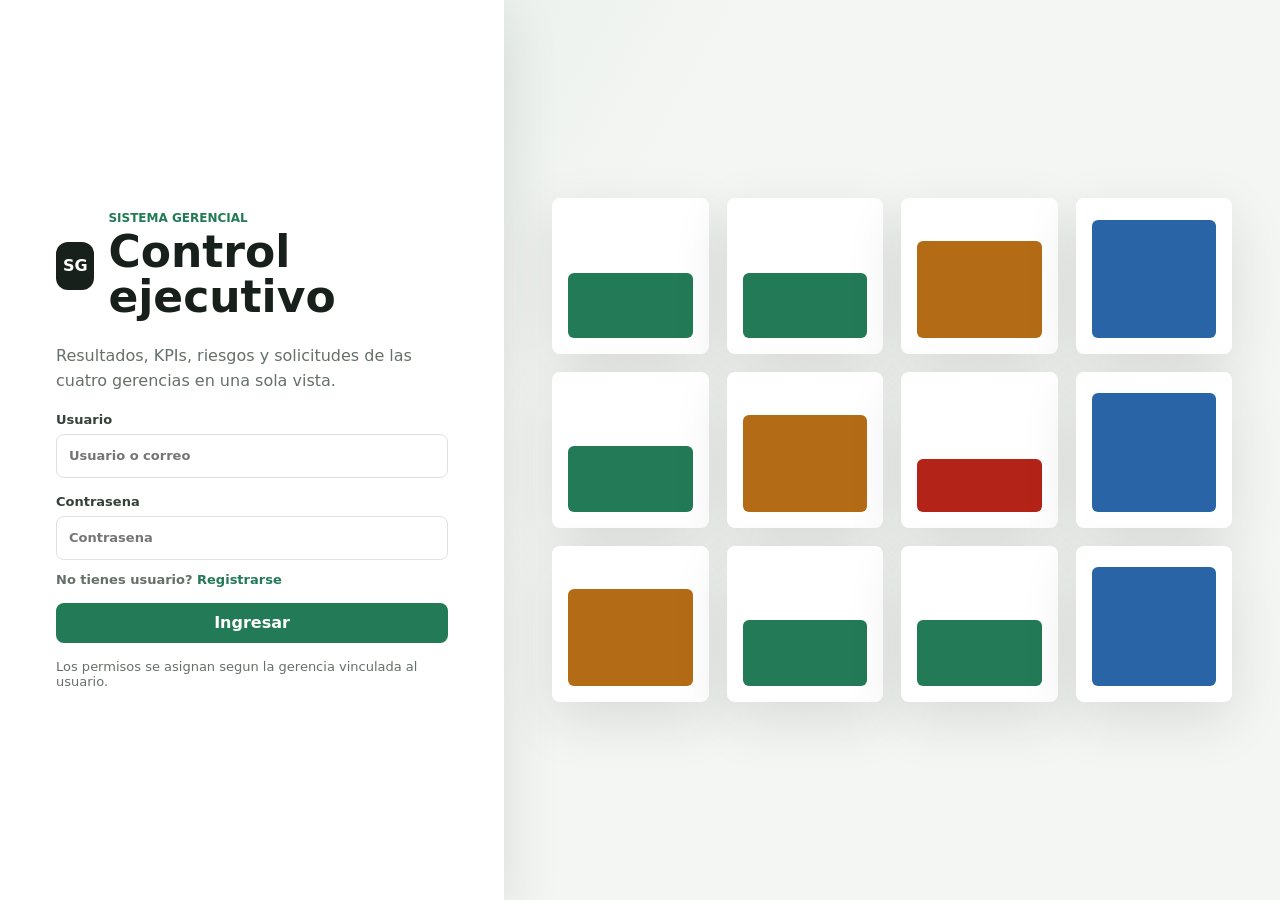
==== work/sistema-gerencial/index.html @ 2516d99f "Corregir sesion y refresco de KPIs" ====
<!doctype html>
<html lang="es">
  <head>
    <meta charset="utf-8">
    <meta name="viewport" content="width=device-width, initial-scale=1">
    <title>Sistema Gerencial</title>
    <link rel="stylesheet" href="styles.css?v=20260706-login-clean">
  </head>
  <body>
    <main class="login-view" id="loginView">
      <section class="login-panel" aria-label="Ingreso al sistema">
        <div class="brand-row">
          <div class="brand-mark">SG</div>
          <div>
            <p class="eyebrow">Sistema gerencial</p>
            <h1>Control ejecutivo</h1>
          </div>
        </div>
        <p class="login-copy">Resultados, KPIs, riesgos y solicitudes de las cuatro gerencias en una sola vista.</p>
        <form class="login-form auth-form" id="loginForm" data-auth-panel="login">
          <label>
            Usuario
            <input id="loginUserSelect" type="text" placeholder="Usuario o correo" autocomplete="username" required>
          </label>
          <label>
            Contrasena
            <input id="loginPassword" type="password" placeholder="Contrasena" autocomplete="current-password" required>
          </label>
          <p class="auth-switch-copy">No tienes usuario? <button type="button" data-auth-mode="register">Registrarse</button></p>
          <button class="primary-btn" type="submit">Ingresar</button>
        </form>
        <form class="login-form auth-form hidden" id="registerForm" data-auth-panel="register">
          <div class="auth-form-title">
            <p class="eyebrow">Nuevo usuario</p>
            <h3>Registro de acceso</h3>
          </div>
          <label>
            Nombre completo
            <input id="registerName" type="text" placeholder="Nombre del usuario" autocomplete="name" required>
          </label>
          <label>
            Usuario
            <input id="registerUser" type="text" placeholder="usuario.empresa" autocomplete="username" required>
          </label>
          <label>
            Correo
            <input id="registerEmail" type="email" placeholder="correo@empresa.com" autocomplete="email" required>
          </label>
          <label>
            Gerencia
            <select id="registerRole" required></select>
          </label>
          <label>
            Contrasena
            <input id="registerPassword" type="password" placeholder="Crea una contrasena" autocomplete="new-password" required>
          </label>
          <p class="auth-switch-copy">Ya tienes usuario? <button type="button" data-auth-mode="login">Ingresar</button></p>
          <button class="primary-btn" type="submit">Crear usuario</button>
        </form>
        <p class="hint">Los permisos se asignan segun la gerencia vinculada al usuario.</p>
      </section>
      <aside class="login-visual" aria-hidden="true">
        <div class="signal-grid">
          <span></span><span></span><span></span><span></span>
          <span></span><span></span><span></span><span></span>
          <span></span><span></span><span></span><span></span>
        </div>
      </aside>
    </main>

    <div class="app-shell hidden" id="appShell">
      <aside class="sidebar">
        <div class="sidebar-head">
          <div class="brand-row compact">
            <div class="brand-mark">SG</div>
            <div>
              <strong>Sistema Gerencial</strong>
              <small id="activeRoleLabel">Gerencia general</small>
            </div>
          </div>
          <button class="sidebar-toggle" id="sidebarToggleBtn" type="button" aria-label="Ocultar menu">
            ‹
          </button>
        </div>
        <nav class="nav-list" id="navList" aria-label="Gerencias"></nav>
        <button class="ghost-btn logout" id="logoutBtn" type="button">Cerrar sesion</button>
      </aside>

      <main class="dashboard">
        <button class="sidebar-restore hidden" id="sidebarRestoreBtn" type="button" aria-label="Mostrar menu">
          ☰
        </button>
        <header class="topbar">
          <div>
            <p class="eyebrow" id="periodLabel">Julio 2026</p>
            <h2 id="pageTitle">Vista ejecutiva</h2>
          </div>
          <div class="topbar-actions">
            <select id="periodSelect" aria-label="Periodo">
              <option value="julio">Julio 2026</option>
              <option value="junio">Junio 2026</option>
              <option value="agosto">Agosto 2026</option>
              <option value="q2">Segundo trimestre 2026</option>
            </select>
            <button class="secondary-btn" id="exportBtn" type="button">Exportar resumen</button>
          </div>
        </header>

        <section class="summary-grid" id="summaryGrid" aria-label="Resumen ejecutivo"></section>

        <section class="panel commercial-panel hidden" id="commercialPanel" aria-label="Submodulo de comercializacion">
          <div class="panel-head">
            <div>
              <p class="eyebrow">Comercializacion</p>
              <h3 id="commercialSubmenuTitle">Resultados</h3>
            </div>
            <div class="panel-actions">
              <span class="status-pill" id="commercialSubmenuStatus">Pipeline activo</span>
              <button class="secondary-btn icon-text-btn" id="newOpportunityBtn" type="button">
                <span aria-hidden="true">+</span>
                Nuevo registro
              </button>
              <button class="secondary-btn icon-text-btn hidden" id="newRiskBtn" type="button">
                <span aria-hidden="true">+</span>
                Nuevo riesgo
              </button>
              <button class="secondary-btn icon-text-btn hidden" id="newManagementRequestBtn" type="button">
                <span aria-hidden="true">+</span>
                Nueva solicitud
              </button>
              <button class="action-icon-btn matrix-header-btn hidden" id="goalsMatrixBtn" type="button" aria-label="Matriz de metas" title="Matriz de metas">
                <span aria-hidden="true">▦</span>
              </button>
            </div>
          </div>
          <div class="opportunity-dashboard hidden" id="opportunityDashboard"></div>
          <div class="opportunity-table" id="opportunityTable"></div>
        </section>

        <section class="content-grid">
          <article class="panel wide">
            <div class="panel-head">
              <div>
                <p class="eyebrow">Resultados</p>
                <h3>Cumplimiento mensual</h3>
              </div>
              <span class="status-pill" id="overallStatus">Estable</span>
            </div>
            <div class="chart-list" id="resultsChart"></div>
          </article>

          <article class="panel">
            <div class="panel-head">
              <div>
                <p class="eyebrow">KPIs</p>
                <h3>Indicadores clave</h3>
              </div>
            </div>
            <div class="kpi-list" id="kpiList"></div>
          </article>

          <article class="panel">
            <div class="panel-head">
              <div>
                <p class="eyebrow">Riesgos</p>
                <h3>Mapa actual</h3>
              </div>
            </div>
            <div class="risk-list" id="riskList"></div>
          </article>

          <article class="panel wide">
            <div class="panel-head">
              <div>
                <p class="eyebrow">Solicitudes</p>
                <h3>Flujo de aprobaciones</h3>
              </div>
              <button class="secondary-btn" id="newRequestBtn" type="button">Nueva solicitud</button>
            </div>
            <div class="request-table" id="requestTable"></div>
          </article>
        </section>
      </main>
    </div>

    <dialog id="requestDialog">
      <form method="dialog" class="dialog-card" id="requestForm">
        <div class="panel-head">
          <div>
            <p class="eyebrow">Solicitud</p>
            <h3>Nueva solicitud interna</h3>
          </div>
          <button class="icon-btn" value="cancel" aria-label="Cerrar" formnovalidate type="submit">x</button>
        </div>
        <label>
          Gerencia destino
          <select id="requestArea"></select>
        </label>
        <label>
          Asunto
          <input id="requestSubject" maxlength="70" placeholder="Ej. Aprobacion de presupuesto" required>
        </label>
        <label>
          Prioridad
          <select id="requestPriority">
            <option>Alta</option>
            <option>Media</option>
            <option>Baja</option>
          </select>
        </label>
        <menu>
          <button class="ghost-btn" value="cancel" type="submit">Cancelar</button>
          <button class="primary-btn" value="default" type="submit">Guardar</button>
        </menu>
      </form>
    </dialog>

    <dialog id="strategicRiskDialog">
      <form method="dialog" class="dialog-card risk-form" id="strategicRiskForm">
        <div class="panel-head">
          <div>
            <p class="eyebrow">Riesgo gerencial</p>
            <h3>Nuevo riesgo</h3>
          </div>
          <button class="icon-btn" id="closeStrategicRiskDialog" aria-label="Cerrar" type="button">x</button>
        </div>
        <label>
          Fecha
          <input id="strategicRiskDate" type="date" required>
        </label>
        <label>
          Riesgo
          <textarea id="strategicRiskText" rows="4" maxlength="220" placeholder="Describe el riesgo identificado en reunion gerencial" required></textarea>
        </label>
        <label>
          Afecta a otras gerencias?
          <select id="strategicRiskAffects">
            <option value="no">No</option>
            <option value="si">Si</option>
          </select>
        </label>
        <fieldset class="risk-impact-field hidden" id="strategicRiskImpactField">
          <legend>Gerencias involucradas</legend>
          <div class="risk-impact-list" id="strategicRiskImpactList"></div>
        </fieldset>
        <menu>
          <button class="ghost-btn" id="cancelStrategicRisk" type="button">Cancelar</button>
          <button class="primary-btn" value="default" type="submit">Guardar y notificar</button>
        </menu>
      </form>
    </dialog>

    <dialog id="managementRequestDialog">
      <form method="dialog" class="dialog-card management-request-form" id="managementRequestForm">
        <div class="panel-head">
          <div>
            <p class="eyebrow">Solicitud</p>
            <h3 id="managementRequestTitle">Nueva solicitud</h3>
          </div>
          <button class="icon-btn" id="closeManagementRequestDialog" aria-label="Cerrar" type="button">x</button>
        </div>
        <input type="hidden" id="managementRequestId">
        <label>
          Fecha
          <input id="managementRequestDate" type="date" required>
        </label>
        <label>
          Asunto
          <input id="managementRequestSubject" maxlength="90" placeholder="Asunto de la solicitud" required>
        </label>
        <label>
          Mensaje para Gerencia General
          <textarea id="managementRequestMessage" rows="5" maxlength="360" placeholder="Detalle del requerimiento para el cumplimiento de funciones" required></textarea>
        </label>
        <menu>
          <button class="ghost-btn" id="cancelManagementRequest" type="button">Cancelar</button>
          <button class="primary-btn" id="saveManagementRequestBtn" value="default" type="submit">Enviar solicitud</button>
        </menu>
      </form>
    </dialog>

    <dialog id="opportunityDialog">
      <form method="dialog" class="dialog-card opportunity-form" id="opportunityForm">
        <div class="panel-head">
          <div>
            <p class="eyebrow">Oportunidad</p>
            <h3 id="opportunityDialogTitle">Nuevo registro</h3>
          </div>
          <button class="icon-btn" id="closeOpportunityDialog" aria-label="Cerrar" type="button">x</button>
        </div>
        <input type="hidden" id="opportunityId">
        <label>
          Fecha de ingreso
          <input id="opportunityDate" type="date" required>
        </label>
        <label>
          Empresa
          <input id="opportunityCompany" maxlength="80" placeholder="Nombre de la empresa" required>
        </label>
        <label>
          Vendedor
          <select id="opportunitySeller" required></select>
        </label>
        <label>
          Etapa
          <select id="opportunityStage" required></select>
        </label>
        <label>
          Estado / probabilidad
          <select id="opportunityProbability" required></select>
        </label>
        <label>
          Monto
          <input id="opportunityAmount" type="number" min="0" step="0.01" placeholder="0.00" required>
        </label>
        <menu>
          <button class="ghost-btn" id="cancelOpportunityEdit" type="button">Cancelar</button>
          <button class="primary-btn" id="saveOpportunityBtn" value="default" type="submit">Guardar oportunidad</button>
        </menu>
      </form>
    </dialog>

    <dialog id="goalsMatrixDialog" class="wide-dialog">
      <section class="dialog-card matrix-card">
        <div class="panel-head">
          <div>
            <p class="eyebrow">Metas comerciales</p>
            <h3>Carga de metas por vendedor</h3>
          </div>
          <button class="icon-btn" id="closeGoalsMatrixDialog" aria-label="Cerrar" type="button">x</button>
        </div>
        <div class="goals-matrix-wrap" id="goalsMatrixTable"></div>
      </section>
    </dialog>

    <dialog id="kpiDetailDialog" class="wide-dialog">
      <section class="dialog-card kpi-detail-card">
        <div class="panel-head">
          <div>
            <p class="eyebrow" id="kpiDetailEyebrow">Reporte KPI</p>
            <h3 id="kpiDetailTitle">Detalle de oportunidades</h3>
          </div>
          <button class="icon-btn" id="closeKpiDetailDialog" aria-label="Cerrar" type="button">x</button>
        </div>
        <div class="kpi-detail-summary" id="kpiDetailSummary"></div>
        <div class="kpi-detail-report" id="kpiDetailReport"></div>
      </section>
    </dialog>

    <dialog id="managementDialog" class="wide-dialog">
      <form method="dialog" class="dialog-card management-card" id="managementForm">
        <div class="panel-head">
          <div>
            <p class="eyebrow">Gestiones</p>
            <h3 id="managementDialogTitle">Historial de gestion</h3>
          </div>
          <button class="icon-btn" id="closeManagementDialog" aria-label="Cerrar" type="button">x</button>
        </div>
        <input type="hidden" id="managementOpportunityId">
        <div class="management-scroll">
          <div class="management-table" id="managementTable"></div>
          <div class="management-form-grid">
            <label>
              Fecha
              <input id="managementDate" type="date" required>
            </label>
            <label>
              Etapa a la que pasa
              <select id="managementStage" required></select>
            </label>
            <label class="closure-field hidden" id="managementResultField">
              Resultado de cierre
              <select id="managementResult">
                <option value="ganado">Ganado</option>
                <option value="perdida">Perdida</option>
              </select>
            </label>
            <label class="management-comment">
              Comentario de la gestion
              <textarea id="managementComment" rows="3" maxlength="240" placeholder="Detalle de la gestion realizada" required></textarea>
            </label>
          </div>
        </div>
        <menu>
          <button class="secondary-btn hidden" id="notifyOperationsBtn" type="button">Notificar</button>
          <button class="ghost-btn" id="cancelManagement" type="button">Cancelar</button>
          <button class="primary-btn" value="default" type="submit">Agregar gestion</button>
        </menu>
      </form>
    </dialog>

    <script src="historical-sales.js?v=20260706-login-clean"></script>
    <script src="app.js?v=20260706-login-clean"></script>
  </body>
</html>
---- work/sistema-gerencial/styles.css ----
:root {
  color-scheme: light;
  --bg: #f4f6f3;
  --ink: #17201a;
  --muted: #657068;
  --line: #dbe2dc;
  --panel: #ffffff;
  --green: #237a57;
  --amber: #b46b15;
  --red: #b42318;
  --blue: #2864a6;
  --teal: #16817a;
  --shadow: 0 18px 55px rgba(25, 36, 29, .12);
}

* { box-sizing: border-box; }

body {
  margin: 0;
  min-height: 100vh;
  background: var(--bg);
  color: var(--ink);
  font-family: Inter, ui-sans-serif, system-ui, -apple-system, BlinkMacSystemFont, "Segoe UI", sans-serif;
}

button, input, select {
  font: inherit;
}

button, select, input {
  border-radius: 8px;
}

.hidden { display: none !important; }

.login-view {
  min-height: 100vh;
  display: grid;
  grid-template-columns: minmax(320px, 520px) 1fr;
  background:
    linear-gradient(120deg, rgba(35, 122, 87, .12), transparent 42%),
    var(--bg);
}

.login-panel {
  display: flex;
  flex-direction: column;
  justify-content: center;
  padding: 56px;
  background: #fff;
  box-shadow: var(--shadow);
}

.brand-row {
  display: flex;
  align-items: center;
  gap: 14px;
}

.brand-row.compact {
  gap: 10px;
  padding: 6px 4px 24px;
}

.brand-row.compact small {
  display: block;
  color: var(--muted);
  margin-top: 3px;
}

.brand-mark {
  width: 48px;
  height: 48px;
  display: grid;
  place-items: center;
  border-radius: 12px;
  background: #17201a;
  color: #fff;
  font-weight: 800;
}

.eyebrow {
  margin: 0 0 5px;
  color: var(--green);
  font-size: 12px;
  font-weight: 800;
  letter-spacing: 0;
  text-transform: uppercase;
}

h1, h2, h3, p {
  margin-top: 0;
}

h1 {
  margin-bottom: 0;
  font-size: 44px;
  line-height: 1.02;
}

h2 {
  margin-bottom: 0;
  font-size: 30px;
}

h3 {
  margin-bottom: 0;
  font-size: 18px;
}

.login-copy {
  color: var(--muted);
  max-width: 390px;
  margin: 24px 0 18px;
  line-height: 1.55;
}

.login-form, .dialog-card {
  display: grid;
  gap: 16px;
}

.auth-form {
  max-width: 420px;
}

.auth-form-title {
  display: grid;
  gap: 2px;
  margin-bottom: 2px;
}

.auth-form-title h3 {
  font-size: 22px;
}

.auth-switch-copy {
  margin: -4px 0 0;
  color: var(--muted);
  font-size: 13px;
  font-weight: 700;
}

.auth-switch-copy button {
  border: 0;
  background: transparent;
  color: var(--green);
  cursor: pointer;
  font: inherit;
  font-weight: 900;
  padding: 0;
}

label {
  display: grid;
  gap: 7px;
  color: #354139;
  font-size: 13px;
  font-weight: 700;
}

input, select {
  width: 100%;
  min-height: 44px;
  border: 1px solid var(--line);
  background: #fff;
  color: var(--ink);
  padding: 0 12px;
}

.primary-btn, .secondary-btn, .ghost-btn, .icon-btn {
  min-height: 40px;
  border: 0;
  cursor: pointer;
  font-weight: 800;
}

.primary-btn {
  background: var(--green);
  color: #fff;
  padding: 0 18px;
}

button:disabled {
  cursor: not-allowed;
  opacity: .64;
}

.secondary-btn {
  border: 1px solid var(--line);
  background: #fff;
  color: var(--ink);
  padding: 0 14px;
}

.ghost-btn {
  background: transparent;
  color: var(--muted);
  padding: 0 12px;
}

.icon-btn {
  width: 36px;
  height: 36px;
  min-height: 36px;
  border: 1px solid var(--line);
  background: #fff;
}

.hint {
  margin: 16px 0 0;
  color: var(--muted);
  font-size: 13px;
}

.login-visual {
  display: grid;
  place-items: center;
  padding: 48px;
}

.signal-grid {
  width: min(680px, 82vw);
  aspect-ratio: 1.35;
  display: grid;
  grid-template-columns: repeat(4, 1fr);
  gap: 18px;
}

.signal-grid span {
  border-radius: 8px;
  background: #fff;
  box-shadow: var(--shadow);
  position: relative;
  overflow: hidden;
}

.signal-grid span::after {
  content: "";
  position: absolute;
  inset: auto 16px 16px 16px;
  height: 42%;
  border-radius: 6px;
  background: var(--green);
}

.signal-grid span:nth-child(3n)::after { background: var(--amber); height: 62%; }
.signal-grid span:nth-child(4n)::after { background: var(--blue); height: 76%; }
.signal-grid span:nth-child(7n)::after { background: var(--red); height: 34%; }

.app-shell {
  min-height: 100vh;
  display: grid;
  grid-template-columns: 280px minmax(0, 1fr);
}

.app-shell.sidebar-collapsed {
  grid-template-columns: 1fr;
}

.app-shell.sidebar-collapsed .sidebar {
  display: none;
}

.sidebar {
  position: sticky;
  top: 0;
  height: 100vh;
  display: flex;
  flex-direction: column;
  padding: 22px;
  border-right: 1px solid var(--line);
  background: #fff;
}

.sidebar-head {
  display: flex;
  align-items: flex-start;
  justify-content: space-between;
  gap: 10px;
}

.sidebar-toggle, .sidebar-restore {
  width: 38px;
  height: 38px;
  min-height: 38px;
  display: grid;
  place-items: center;
  border: 1px solid var(--line);
  border-radius: 8px;
  background: #fff;
  color: var(--green);
  cursor: pointer;
  font-size: 24px;
  font-weight: 900;
}

.sidebar-restore {
  position: sticky;
  top: 14px;
  z-index: 8;
  margin-bottom: 10px;
}

.nav-list {
  display: grid;
  gap: 8px;
}

.nav-item {
  width: 100%;
  display: flex;
  align-items: center;
  justify-content: space-between;
  gap: 12px;
  min-height: 46px;
  border: 1px solid transparent;
  background: transparent;
  color: var(--ink);
  padding: 0 12px;
  text-align: left;
}

.nav-item.active {
  border-color: #bfd9cc;
  background: #edf6f1;
  color: var(--green);
}

.submenu-list {
  display: none;
  gap: 6px;
  margin: -2px 0 4px 18px;
  padding-left: 12px;
  border-left: 1px solid var(--line);
}

.submenu-list.open {
  display: grid;
}

.submenu-item {
  width: 100%;
  min-height: 34px;
  border: 1px solid transparent;
  background: transparent;
  color: var(--muted);
  padding: 0 10px;
  text-align: left;
  font-size: 13px;
  font-weight: 800;
}

.submenu-item.active {
  border-color: #bfd9cc;
  background: #f4fbf7;
  color: var(--green);
}

.nav-dot {
  width: 10px;
  height: 10px;
  border-radius: 50%;
  background: var(--green);
  flex: 0 0 auto;
}

.nav-dot.warn { background: var(--amber); }
.nav-dot.danger { background: var(--red); }

.logout {
  margin-top: auto;
  justify-content: start;
}

.dashboard {
  padding: 28px;
  min-width: 0;
}

.topbar {
  display: flex;
  align-items: center;
  justify-content: space-between;
  gap: 18px;
  margin-bottom: 24px;
}

.topbar-actions {
  display: flex;
  align-items: center;
  gap: 10px;
}

.opportunity-focus .topbar-actions,
.opportunity-focus #periodLabel,
.opportunity-focus .summary-grid,
.opportunity-focus .content-grid {
  display: none;
}

.summary-grid {
  display: grid;
  grid-template-columns: repeat(4, minmax(0, 1fr));
  gap: 14px;
  margin-bottom: 18px;
}

.summary-card, .panel {
  border: 1px solid var(--line);
  border-radius: 8px;
  background: var(--panel);
  box-shadow: 0 8px 22px rgba(25, 36, 29, .06);
}

.summary-card {
  padding: 18px;
}

.summary-card strong {
  display: block;
  font-size: 28px;
  margin: 8px 0 4px;
}

.summary-card span {
  color: var(--muted);
  font-size: 13px;
}

.content-grid {
  display: grid;
  grid-template-columns: 1.3fr .9fr;
  gap: 18px;
}

.commercial-panel {
  margin-bottom: 18px;
  min-width: 0;
}

.opportunity-focus .commercial-panel {
  height: calc(100vh - 128px);
  display: flex;
  flex-direction: column;
}

.panel {
  padding: 18px;
  min-width: 0;
}

.panel.wide {
  grid-column: span 1;
}

.panel-head {
  display: flex;
  align-items: start;
  justify-content: space-between;
  gap: 14px;
  margin-bottom: 16px;
}

.panel-actions {
  display: flex;
  align-items: center;
  gap: 10px;
  flex-wrap: wrap;
  justify-content: flex-end;
}

.icon-text-btn {
  display: inline-flex;
  align-items: center;
  gap: 8px;
}

.icon-text-btn span {
  width: 20px;
  height: 20px;
  display: grid;
  place-items: center;
  border-radius: 50%;
  background: var(--green);
  color: #fff;
  line-height: 1;
}

.status-pill, .tag {
  display: inline-flex;
  align-items: center;
  min-height: 28px;
  border-radius: 999px;
  background: #edf6f1;
  color: var(--green);
  padding: 0 10px;
  font-size: 12px;
  font-weight: 800;
}

.tag.warn { background: #fff3df; color: var(--amber); }
.tag.danger { background: #ffe9e7; color: var(--red); }
.tag.info { background: #e8f1fb; color: var(--blue); }
.tag.notice { background: #edf0ee; color: var(--muted); }

.chart-list, .kpi-list, .risk-list {
  display: grid;
  gap: 14px;
}

.bar-row {
  display: grid;
  grid-template-columns: minmax(120px, 1fr) 3fr 48px;
  align-items: center;
  gap: 12px;
}

.bar-label, .kpi-name {
  font-weight: 800;
}

.bar-track {
  height: 12px;
  border-radius: 999px;
  background: #edf0ed;
  overflow: hidden;
}

.bar-fill {
  height: 100%;
  border-radius: inherit;
  background: var(--green);
}

.bar-fill.warn { background: var(--amber); }
.bar-fill.danger { background: var(--red); }

.bar-value {
  text-align: right;
  color: var(--muted);
  font-weight: 800;
  font-size: 13px;
}

.kpi-item, .risk-item {
  display: grid;
  gap: 8px;
  padding-bottom: 13px;
  border-bottom: 1px solid var(--line);
}

.kpi-item:last-child, .risk-item:last-child {
  border-bottom: 0;
  padding-bottom: 0;
}

.kpi-top, .risk-top {
  display: flex;
  align-items: center;
  justify-content: space-between;
  gap: 12px;
}

.kpi-value {
  font-size: 24px;
  font-weight: 900;
}

.kpi-meta, .risk-meta {
  color: var(--muted);
  font-size: 13px;
  line-height: 1.45;
}

.request-table {
  display: grid;
  gap: 8px;
}

.request-row {
  display: grid;
  grid-template-columns: 1.4fr .8fr .7fr .8fr;
  align-items: center;
  gap: 12px;
  min-height: 54px;
  border: 1px solid var(--line);
  border-radius: 8px;
  padding: 10px 12px;
}

.strategic-risks {
  display: grid;
  gap: 8px;
  min-height: 0;
}

.strategic-risk-body {
  display: grid;
  gap: 8px;
  min-height: 0;
  overflow-y: auto;
  padding-right: 4px;
}

.strategic-risk-row {
  display: grid;
  grid-template-columns: 120px minmax(320px, 1.5fr) 180px minmax(260px, 1fr) 130px;
  align-items: center;
  gap: 12px;
  min-height: 68px;
  border: 1px solid var(--line);
  border-radius: 8px;
  background: #fff;
  padding: 12px 14px;
}

.strategic-risk-header {
  min-height: 48px;
  background: #f7faf8;
  color: var(--muted);
  font-size: 12px;
  text-transform: uppercase;
}

.strategic-risk-row > strong {
  line-height: 1.2;
}

.risk-impact-tags {
  display: flex;
  align-items: center;
  gap: 6px;
  flex-wrap: wrap;
}

.risk-impact-tags em {
  min-height: 26px;
  display: inline-flex;
  align-items: center;
  border-radius: 999px;
  background: #edf6f1;
  color: var(--green);
  padding: 0 9px;
  font-size: 12px;
  font-style: normal;
  font-weight: 900;
}

.risk-form textarea {
  min-height: 110px;
}

.management-requests {
  display: grid;
  gap: 8px;
  min-height: 0;
}

.management-request-body {
  display: grid;
  gap: 8px;
  min-height: 0;
  overflow-y: auto;
  padding-right: 4px;
}

.management-request-row {
  display: grid;
  grid-template-columns: 110px minmax(340px, 1.4fr) 170px 170px 120px 112px;
  align-items: center;
  gap: 12px;
  min-height: 70px;
  border: 1px solid var(--line);
  border-radius: 8px;
  background: #fff;
  padding: 12px 14px;
}

.management-request-header {
  min-height: 48px;
  background: #f7faf8;
  color: var(--muted);
  font-size: 12px;
  text-transform: uppercase;
}

.request-message-main {
  min-width: 0;
}

.request-message-main strong {
  line-height: 1.2;
}

.request-message-main p {
  margin: 4px 0 0;
  color: var(--muted);
  font-size: 13px;
  font-weight: 700;
  line-height: 1.35;
}

.management-request-form textarea {
  min-height: 130px;
}

.clean-section {
  min-height: 100%;
  display: grid;
  grid-template-rows: auto 1fr;
  gap: 18px;
  border: 1px dashed var(--line);
  border-radius: 8px;
  background: linear-gradient(180deg, #fff 0%, #fbfdfb 100%);
  padding: 22px;
}

.clean-section h3 {
  margin: 2px 0 0;
  font-size: clamp(28px, 3vw, 44px);
}

.clean-section-state {
  min-height: 360px;
  display: grid;
  place-items: center;
  align-content: center;
  gap: 8px;
  color: var(--muted);
  text-align: center;
}

.clean-section-state strong {
  color: var(--ink);
  font-size: clamp(26px, 3vw, 42px);
}

.clean-section-state span {
  font-size: 16px;
  font-weight: 800;
}

.risk-impact-field {
  border: 1px solid var(--line);
  border-radius: 8px;
  margin: 0;
  padding: 12px;
}

.risk-impact-field legend {
  color: var(--muted);
  font-size: 13px;
  font-weight: 900;
  padding: 0 6px;
}

.risk-impact-list {
  display: grid;
  grid-template-columns: repeat(2, minmax(0, 1fr));
  gap: 8px;
}

.risk-impact-option {
  min-height: 42px;
  display: flex;
  align-items: center;
  grid-template-columns: auto 1fr;
  gap: 8px;
  border: 1px solid var(--line);
  border-radius: 8px;
  background: #fff;
  padding: 0 10px;
}

.risk-impact-option input {
  width: 18px;
  min-height: 18px;
}

.request-row strong, .opportunity-row strong {
  display: block;
  margin-bottom: 3px;
}

.request-row small, .opportunity-row small {
  color: var(--muted);
}

.opportunity-table {
  display: grid;
  grid-template-rows: auto auto minmax(0, 1fr);
  gap: 8px;
  min-height: 0;
}

.cycle-tabs {
  display: flex;
  align-items: center;
  gap: 8px;
  min-width: 0;
}

.cycle-tab {
  min-height: 38px;
  border: 1px solid var(--line);
  border-radius: 8px;
  background: #fff;
  color: var(--muted);
  cursor: pointer;
  font: inherit;
  font-size: 13px;
  font-weight: 900;
  padding: 0 12px;
}

.cycle-tab span {
  display: inline-grid;
  min-width: 24px;
  min-height: 22px;
  place-items: center;
  border-radius: 999px;
  background: #edf0ee;
  margin-left: 6px;
  padding: 0 7px;
}

.cycle-tab.active {
  border-color: var(--green-soft);
  background: #edf8f2;
  color: var(--green);
}

.cycle-tab.active span {
  background: #fff;
}

.cycle-tabs small {
  color: var(--muted);
  font-weight: 900;
  margin-left: auto;
}

.cycle-dashboard {
  display: grid;
  gap: 14px;
  min-height: 0;
  overflow-y: auto;
}

.results-dashboard {
  display: grid;
  gap: 14px;
  min-width: 0;
  min-height: 0;
  align-content: start;
  overflow-y: auto;
  overflow-x: hidden;
  padding-right: 4px;
}

.global-accumulated-card {
  display: grid;
  gap: 22px;
  border: 1px solid var(--line);
  border-radius: 8px;
  padding: 22px;
  background: #fff;
}

.global-chart-head,
.global-chart-footer {
  display: grid;
  grid-template-columns: minmax(0, 1fr) auto;
  align-items: end;
  gap: 16px;
}

.global-chart-head h3 {
  margin: 4px 0 0;
  font-size: clamp(26px, 3vw, 44px);
  line-height: 1.05;
}

.global-chart-head > strong {
  color: var(--green);
  font-size: clamp(44px, 7vw, 92px);
  line-height: .9;
}

.global-bars {
  display: grid;
  gap: 16px;
}

.global-bar-row {
  display: grid;
  grid-template-columns: 180px minmax(0, 1fr) 220px;
  align-items: center;
  gap: 16px;
}

.global-bar-row > span {
  color: var(--muted);
  font-size: 13px;
  font-weight: 900;
  text-transform: uppercase;
}

.global-bar-row > strong {
  font-size: clamp(20px, 2vw, 30px);
  text-align: right;
  white-space: nowrap;
}

.global-bar-track {
  height: 30px;
  overflow: hidden;
  border-radius: 999px;
  background: #edf0ee;
}

.global-bar-track i {
  display: block;
  height: 100%;
  border-radius: inherit;
}

.global-bar-track .plan {
  background: #c57a18;
}

.global-bar-track .actual {
  background: var(--green);
}

.global-chart-footer {
  align-items: stretch;
}

.global-chart-footer > div {
  border: 1px solid var(--line);
  border-radius: 8px;
  padding: 14px 16px;
  background: #f7faf8;
}

.global-chart-footer span {
  display: block;
  color: var(--muted);
  font-size: 12px;
  font-weight: 900;
  text-transform: uppercase;
}

.global-chart-footer strong {
  display: block;
  margin-top: 5px;
  font-size: 18px;
  line-height: 1.2;
}

.global-chart-footer .negative {
  color: var(--red);
}

.global-chart-footer .positive {
  color: var(--green);
}

.accumulated-month-dashboard {
  align-content: start;
  justify-items: stretch;
  min-height: 0;
  overflow-x: hidden;
  overflow-y: auto;
}

.accumulated-month-card {
  width: 100%;
  max-width: 100%;
  min-width: 0;
  display: grid;
  gap: 16px;
  border: 1px solid var(--line);
  border-radius: 8px;
  padding: 18px;
  background: #fff;
  overflow: visible;
}

.accumulated-chart-top {
  display: flex;
  align-items: center;
  justify-content: space-between;
  gap: 16px;
}

.accumulated-chart-top h3 {
  margin: 0;
  font-size: clamp(24px, 2.4vw, 34px);
  line-height: 1;
}

.chart-legend {
  display: flex;
  align-items: center;
  gap: 14px;
  color: var(--muted);
  font-weight: 900;
}

.chart-legend span {
  display: inline-flex;
  align-items: center;
  gap: 7px;
}

.chart-legend i {
  width: 16px;
  height: 16px;
  border-radius: 999px;
}

.chart-legend .plan,
.accumulated-track .plan {
  background: #c57a18;
}

.chart-legend .actual,
.accumulated-track .actual {
  background: var(--green);
}

.accumulated-month-rows {
  display: grid;
  gap: 10px;
}

.accumulated-month-row {
  display: grid;
  grid-template-columns: minmax(92px, 112px) minmax(280px, 1fr) minmax(150px, 190px) minmax(128px, 150px);
  align-items: center;
  gap: 12px;
  min-width: 0;
  min-height: 66px;
  border: 1px solid var(--line);
  border-radius: 8px;
  padding: 10px 12px;
}

.accumulated-month-row > strong {
  font-size: 16px;
}

.accumulated-month-row.future {
  background: #fbfdfc;
}

.accumulated-month-row.future .accumulated-track .actual {
  opacity: 0;
}

.accumulated-month-row.future .accumulated-values strong,
.accumulated-month-row.future .accumulated-percent {
  color: var(--muted);
}

.accumulated-month-row.future .accumulated-percent {
  background: #f2f5f3;
}

.accumulated-bars {
  display: grid;
  gap: 7px;
  min-width: 0;
}

.accumulated-track {
  height: 14px;
  min-width: 0;
  overflow: hidden;
  border-radius: 999px;
  background: #edf0ee;
}

.accumulated-track i {
  display: block;
  height: 100%;
  border-radius: inherit;
}

.accumulated-values {
  display: grid;
  gap: 4px;
  min-width: 0;
  text-align: right;
}

.accumulated-values span,
.accumulated-values strong {
  line-height: 1;
  white-space: nowrap;
}

.accumulated-values span {
  color: var(--muted);
  font-weight: 900;
}

.accumulated-values strong {
  font-size: 17px;
}

.accumulated-percent-group {
  display: grid;
  grid-template-columns: repeat(2, minmax(0, 1fr));
  gap: 7px;
  min-width: 0;
}

.accumulated-percent {
  display: inline-flex;
  align-items: center;
  justify-content: center;
  min-width: 0;
  min-height: 36px;
  border-radius: 999px;
  background: #edf8f2;
  color: var(--green);
  font-size: 16px;
  font-weight: 900;
  padding: 0 10px;
  white-space: nowrap;
}

.accumulated-percent.annual {
  background: #fff3df;
  color: #b46b15;
}

.probability-hero {
  display: grid;
  grid-template-columns: minmax(260px, 1fr) 220px minmax(300px, 1.2fr);
  align-items: center;
  gap: 18px;
  border: 1px solid var(--line);
  border-radius: 8px;
  background:
    linear-gradient(135deg, rgba(35, 122, 87, .1), transparent 42%),
    #fff;
  padding: 22px;
}

.probability-hero-copy h3 {
  margin: 4px 0 12px;
  font-size: clamp(24px, 2.6vw, 42px);
}

.probability-hero-copy strong {
  display: block;
  font-size: clamp(38px, 5vw, 76px);
  line-height: .98;
}

.probability-hero-copy span {
  display: block;
  margin-top: 10px;
  color: var(--muted);
  font-weight: 900;
}

.probability-donut {
  width: 190px;
  aspect-ratio: 1;
  justify-self: center;
  border-radius: 50%;
  display: grid;
  place-items: center;
  background: conic-gradient(var(--segments));
  box-shadow: inset 0 0 0 1px rgba(23, 32, 26, .08);
}

.probability-donut > div {
  width: 118px;
  aspect-ratio: 1;
  border-radius: 50%;
  display: grid;
  place-items: center;
  align-content: center;
  background: #fff;
  box-shadow: 0 8px 22px rgba(24, 35, 29, .12);
}

.probability-donut strong {
  font-size: 42px;
  line-height: 1;
}

.probability-donut span {
  color: var(--muted);
  font-size: 12px;
  font-weight: 900;
  text-transform: uppercase;
}

.probability-insights {
  display: grid;
  gap: 12px;
}

.probability-insights article {
  display: grid;
  grid-template-columns: 1fr auto;
  align-items: center;
  gap: 2px 14px;
  min-height: 62px;
  border: 1px solid var(--line);
  border-radius: 8px;
  background: rgba(255, 255, 255, .76);
  padding: 12px 14px;
}

.probability-insights span,
.probability-insights small,
.probability-bars small {
  color: var(--muted);
  font-weight: 900;
}

.probability-insights span {
  font-size: 12px;
  text-transform: uppercase;
}

.probability-insights strong {
  font-size: 22px;
}

.probability-insights small {
  grid-column: 1 / -1;
}

.probability-distribution {
  display: grid;
  gap: 8px;
}

.probability-metric-row {
  display: grid;
  grid-template-columns: 14px minmax(130px, .75fr) 82px minmax(260px, 1.35fr) minmax(150px, .65fr) 58px;
  align-items: center;
  gap: 14px;
  min-height: 74px;
  border: 1px solid var(--line);
  border-radius: 8px;
  background: #fff;
  padding: 14px 16px;
}

.probability-metric-row.caliente {
  border-left: 5px solid var(--red);
}

.probability-metric-row.tibio {
  border-left: 5px solid var(--amber);
}

.probability-metric-row.frio {
  border-left: 5px solid var(--blue);
}

.probability-metric-row.congelado {
  border-left: 5px solid var(--green);
}

.probability-dot {
  width: 12px;
  height: 12px;
  border-radius: 999px;
  background: var(--dot);
}

.probability-metric-row > strong {
  font-size: 20px;
}

.probability-metric-row > span:not(.probability-dot):not(.probability-share) {
  color: var(--muted);
  font-weight: 900;
}

.probability-bars {
  display: grid;
  gap: 8px;
}

.probability-bars > div {
  display: grid;
  grid-template-columns: 100px minmax(0, 1fr);
  align-items: center;
  gap: 10px;
}

.chart-track {
  display: block;
  height: 12px;
  border-radius: 999px;
  background: #edf0ee;
  overflow: hidden;
}

.chart-track i {
  display: block;
  height: 100%;
  border-radius: inherit;
  background: linear-gradient(90deg, var(--green), var(--teal));
}

.chart-track.amount i {
  background: linear-gradient(90deg, var(--amber), #d69732);
}

.probability-amount {
  justify-self: end;
  font-size: 24px;
  line-height: 1;
  white-space: nowrap;
}

.probability-share {
  justify-self: end;
  display: inline-grid;
  place-items: center;
  min-width: 48px;
  min-height: 34px;
  border-radius: 999px;
  background: #eef5f1;
  color: var(--green);
  font-weight: 900;
}

.opportunity-dashboard {
  min-height: 0;
  overflow-y: auto;
  padding-right: 4px;
}

.dashboard-filter-bar {
  min-height: 42px;
  display: flex;
  align-items: center;
  justify-content: space-between;
  gap: 12px;
  border: 1px solid var(--line);
  border-radius: 8px;
  background: #f7faf8;
  color: var(--muted);
  padding: 8px 12px;
  margin-bottom: 12px;
  font-size: 13px;
  font-weight: 900;
}

.compact-btn {
  min-height: 30px;
  padding: 0 10px;
  font-size: 12px;
}

.kpi-reset-state {
  min-height: 360px;
  border: 1px dashed var(--line);
  border-radius: 8px;
  background: #f7faf8;
}

.matrix-header-btn {
  color: var(--green);
  font-size: 20px;
}

.won-sales-kpi {
  display: grid;
  gap: 14px;
}

.won-kpi-sticky {
  position: sticky;
  top: 0;
  z-index: 5;
  display: grid;
  gap: 12px;
  background: rgba(247, 250, 248, .96);
  padding: 0 0 12px;
  backdrop-filter: blur(8px);
}

.kpi-selection-bar {
  min-height: 40px;
  display: flex;
  align-items: center;
  justify-content: space-between;
  gap: 12px;
  border: 1px solid var(--line);
  border-radius: 8px;
  background: #fff;
  color: var(--muted);
  font-size: 13px;
  font-weight: 900;
  padding: 8px 12px;
}

.kpi-view-tabs {
  display: flex;
  gap: 8px;
  overflow-x: auto;
  padding-bottom: 2px;
  scrollbar-width: thin;
}

.kpi-view-tab {
  min-height: 40px;
  flex: 0 0 auto;
  border: 1px solid var(--line);
  border-radius: 8px;
  background: #fff;
  color: var(--muted);
  cursor: pointer;
  font: inherit;
  font-size: 13px;
  font-weight: 900;
  padding: 0 14px;
  transition: border-color .15s ease, background .15s ease, color .15s ease, box-shadow .15s ease;
}

.kpi-view-tab:hover,
.kpi-view-tab.active {
  border-color: var(--green-soft);
  background: #edf8f2;
  color: var(--green);
  box-shadow: 0 8px 20px rgba(37, 132, 95, .08);
}

.won-kpi-summary {
  display: grid;
  grid-template-columns: repeat(4, minmax(0, 1fr));
  gap: 12px;
}

.won-kpi-table {
  display: grid;
  gap: 8px;
}

.won-kpi-row {
  display: grid;
  grid-template-columns: 1.1fr .95fr .65fr .65fr .82fr 1.1fr 1.05fr 1.25fr 1fr 1fr;
  align-items: center;
  gap: 12px;
  min-height: 62px;
  border: 1px solid var(--line);
  border-radius: 8px;
  background: #fff;
  padding: 12px 14px;
}

.won-kpi-row > * {
  min-width: 0;
}

.won-kpi-row > span:not(.count-chip),
.won-kpi-row .semaphore {
  justify-self: center;
  text-align: center;
}

.won-kpi-row > strong:first-child {
  justify-self: start;
  text-align: left;
}

.won-kpi-row.vacancy {
  background: #fffaf2;
  border-color: #f1d8aa;
}

.won-kpi-row.selected {
  border-color: var(--green);
  box-shadow: 0 0 0 2px rgba(37, 132, 95, .14);
}

.won-kpi-header {
  min-height: 44px;
  background: #f7faf8;
  color: var(--muted);
  font-size: 12px;
  text-transform: uppercase;
}

.won-kpi-header strong {
  justify-self: center;
  text-align: center;
  line-height: 1.15;
}

.won-kpi-header strong:first-child {
  justify-self: center;
  text-align: center;
}

.won-kpi-row small {
  display: block;
  color: var(--muted);
  font-weight: 900;
}

.count-chip {
  width: 50px;
  min-height: 36px;
  justify-self: center;
  display: inline-grid;
  place-items: center;
  border: 0;
  border-radius: 8px;
  font-size: 18px;
  font-weight: 900;
  cursor: pointer;
  font-family: inherit;
  transition: transform .15s ease, box-shadow .15s ease;
}

.count-chip:hover {
  box-shadow: 0 8px 18px rgba(24, 35, 29, .12);
  transform: translateY(-1px);
}

.count-chip.total {
  background: #e9f1fb;
  color: var(--blue);
}

.count-chip.won {
  background: #edf8f2;
  color: var(--green);
}

.count-chip.lost {
  background: #fff0ef;
  color: var(--red);
}

.count-chip.pending {
  background: #fff6e8;
  color: var(--amber);
}

.money-cell {
  font-weight: 900;
  white-space: nowrap;
}

.achievement-progress {
  position: relative;
  display: block;
  height: 10px;
  border-radius: 999px;
  background: #eef2ef;
  overflow: hidden;
  margin-bottom: 5px;
}

.achievement-progress::after {
  content: "";
  position: absolute;
  top: 0;
  bottom: 0;
  left: var(--target);
  width: 2px;
  background: var(--amber);
  box-shadow: 0 0 0 1px rgba(255, 255, 255, .72);
}

.achievement-progress i {
  display: block;
  height: 100%;
  border-radius: inherit;
  background: linear-gradient(90deg, var(--green), var(--teal));
}

.kpi-tabs {
  display: inline-flex;
  align-items: center;
  gap: 4px;
  border: 1px solid var(--line);
  border-radius: 8px;
  background: #f7faf8;
  padding: 4px;
  margin-bottom: 12px;
}

.kpi-tab {
  min-height: 34px;
  border: 0;
  border-radius: 6px;
  background: transparent;
  color: var(--muted);
  padding: 0 14px;
  cursor: pointer;
  font-size: 13px;
  font-weight: 900;
}

.kpi-tab.active {
  background: #fff;
  color: var(--green);
  box-shadow: 0 2px 8px rgba(25, 36, 29, .08);
}

.opportunity-hero-metrics {
  display: grid;
  grid-template-columns: repeat(4, minmax(0, 1fr));
  gap: 12px;
  margin-bottom: 14px;
}

.metric-tile {
  min-height: 118px;
  display: grid;
  align-content: center;
  gap: 7px;
  border: 1px solid var(--line);
  border-radius: 8px;
  background: #fff;
  padding: 16px;
}

.metric-tile.total {
  background: #edf8f2;
  border-color: #b9dec9;
}

.metric-tile span {
  color: var(--muted);
  font-size: 13px;
  font-weight: 900;
  text-transform: uppercase;
}

.metric-tile strong {
  font-size: 28px;
  line-height: 1.05;
}

.metric-tile small {
  color: var(--muted);
  font-weight: 700;
}

.plan-dashboard {
  display: grid;
  gap: 12px;
  margin-bottom: 14px;
}

.plan-overview {
  display: flex;
  align-items: center;
  justify-content: space-between;
  gap: 16px;
  border: 1px solid var(--line);
  border-radius: 8px;
  background: #fff;
  padding: 16px;
}

.plan-overview h3 {
  font-size: 24px;
}

.plan-overview small,
.seller-plan-card small {
  color: var(--muted);
  font-weight: 800;
}

.plan-total-card {
  min-width: 250px;
  display: grid;
  gap: 6px;
  border-radius: 8px;
  background: #edf8f2;
  padding: 14px;
}

.plan-total-card span,
.seller-plan-meta {
  color: var(--muted);
  font-size: 12px;
  font-weight: 900;
  text-transform: uppercase;
}

.plan-total-card strong {
  font-size: 24px;
}

.seller-plan-grid {
  display: grid;
  grid-template-columns: repeat(3, minmax(0, 1fr));
  gap: 10px;
}

.seller-plan-card {
  display: grid;
  gap: 10px;
  border: 1px solid var(--line);
  border-radius: 8px;
  background: #fff;
  padding: 14px;
}

.seller-plan-card.vacancy {
  background: #fffaf2;
  border-color: #f1d8aa;
}

.seller-plan-top {
  display: flex;
  align-items: center;
  justify-content: space-between;
  gap: 10px;
}

.seller-plan-meta {
  display: flex;
  justify-content: space-between;
  gap: 10px;
}

.seller-plan-bar {
  height: 11px;
  border-radius: 999px;
  background: #eef2ef;
  overflow: hidden;
}

.seller-plan-bar span {
  display: block;
  height: 100%;
  border-radius: inherit;
  background: linear-gradient(90deg, var(--green), var(--teal));
}

.visual-grid {
  display: grid;
  grid-template-columns: 1.2fr .8fr;
  gap: 14px;
}

.visual-panel {
  border: 1px solid var(--line);
  border-radius: 8px;
  background: #fff;
  padding: 16px;
  min-width: 0;
}

.compact-head {
  margin-bottom: 12px;
}

.funnel-list {
  display: grid;
  gap: 12px;
}

.funnel-step {
  display: grid;
  gap: 8px;
  width: 100%;
  border: 1px solid transparent;
  border-radius: 8px;
  background: transparent;
  padding: 8px;
  text-align: left;
  cursor: pointer;
  font: inherit;
}

.funnel-step:hover,
.funnel-step.selected {
  border-color: #bfd9cc;
  background: #f7faf8;
}

.funnel-meta {
  display: flex;
  justify-content: space-between;
  gap: 12px;
  color: var(--muted);
  font-size: 13px;
}

.funnel-meta strong {
  color: var(--ink);
}

.funnel-bar {
  height: 28px;
  border-radius: 8px;
  background: #eef2ef;
  overflow: hidden;
}

.funnel-bar span {
  display: block;
  height: 100%;
  border-radius: inherit;
  background: linear-gradient(90deg, var(--green), var(--teal));
}

.temperature-grid {
  display: grid;
  grid-template-columns: repeat(2, minmax(0, 1fr));
  gap: 10px;
}

.temperature-card {
  display: grid;
  gap: 6px;
  min-height: 104px;
  border: 2px solid transparent;
  border-radius: 8px;
  padding: 14px;
  text-align: left;
  cursor: pointer;
  font: inherit;
}

.temperature-card span, .temperature-card small {
  font-weight: 900;
}

.temperature-card:hover,
.temperature-card.selected {
  border-color: currentColor;
}

.temperature-card strong {
  font-size: 30px;
}

.temperature-card.caliente {
  background: #ffe9e7;
  color: var(--red);
}

.temperature-card.tibio {
  background: #fff3df;
  color: var(--amber);
}

.temperature-card.frio {
  background: #e8f1fb;
  color: var(--blue);
}

.temperature-card.congelado {
  background: #edf6f1;
  color: var(--green);
}

.closure-visual {
  display: grid;
  grid-template-columns: 160px 1fr;
  align-items: center;
  gap: 18px;
}

.donut {
  width: 150px;
  aspect-ratio: 1;
  display: grid;
  place-items: center;
  border-radius: 50%;
  background: conic-gradient(var(--green) calc(var(--won) * 1%), var(--red) 0);
  position: relative;
}

.donut::after {
  content: "";
  position: absolute;
  inset: 22px;
  border-radius: 50%;
  background: #fff;
}

.donut span {
  position: relative;
  z-index: 1;
  font-size: 24px;
  font-weight: 900;
}

.closure-legend, .seller-ranking {
  display: grid;
  gap: 10px;
}

.closure-legend span {
  display: flex;
  align-items: center;
  gap: 8px;
  color: var(--muted);
  font-weight: 800;
}

.legend-dot {
  width: 12px;
  height: 12px;
  border-radius: 50%;
  display: inline-block;
}

.legend-dot.won { background: var(--green); }
.legend-dot.lost { background: var(--red); }
.legend-dot.open { background: var(--blue); }

.seller-row {
  display: grid;
  grid-template-columns: 1.1fr 1fr auto;
  align-items: center;
  gap: 12px;
  border-bottom: 1px solid var(--line);
  padding-bottom: 10px;
}

.seller-row:last-child {
  border-bottom: 0;
  padding-bottom: 0;
}

.kpi-compliance {
  display: grid;
  gap: 12px;
}

.kpi-compliance-head {
  min-height: 62px;
  display: flex;
  align-items: center;
  justify-content: space-between;
  gap: 14px;
  border: 1px solid var(--line);
  border-radius: 8px;
  background: #fff;
  padding: 14px;
}

.kpi-compliance-head h3 {
  font-size: 22px;
}

.kpi-compliance-table {
  display: grid;
  gap: 8px;
}

.kpi-compliance-row {
  display: grid;
  grid-template-columns: 1.15fr .8fr .8fr 1fr .9fr 1.5fr;
  align-items: center;
  gap: 12px;
  min-height: 62px;
  border: 1px solid var(--line);
  border-radius: 8px;
  background: #fff;
  padding: 12px 14px;
}

.kpi-compliance-header {
  min-height: 44px;
  background: #f7faf8;
  color: var(--muted);
  font-size: 12px;
  text-transform: uppercase;
}

.kpi-progress {
  display: block;
  height: 10px;
  border-radius: 999px;
  background: #eef2ef;
  overflow: hidden;
  margin-bottom: 5px;
}

.kpi-progress i {
  display: block;
  height: 100%;
  max-width: 100%;
  border-radius: inherit;
  background: linear-gradient(90deg, var(--green), var(--teal));
}

.kpi-compliance-row small {
  color: var(--muted);
  font-weight: 900;
}

.semaphore {
  display: inline-flex;
  align-items: center;
  gap: 8px;
  width: fit-content;
  min-height: 30px;
  border-radius: 999px;
  padding: 0 10px;
  font-size: 12px;
  font-weight: 900;
}

.semaphore i {
  width: 10px;
  height: 10px;
  border-radius: 50%;
  background: currentColor;
}

.semaphore.green {
  background: #edf8f2;
  color: var(--green);
}

.semaphore.yellow {
  background: #fff3df;
  color: var(--amber);
}

.semaphore.red {
  background: #ffe9e7;
  color: var(--red);
}

.seller-row div:first-child {
  display: grid;
  gap: 2px;
}

.seller-row span {
  color: var(--muted);
  font-size: 13px;
}

.seller-meter {
  height: 10px;
  border-radius: 999px;
  background: #eef2ef;
  overflow: hidden;
}

.seller-meter span {
  display: block;
  height: 100%;
  background: var(--blue);
}

.opportunity-table-body {
  display: grid;
  gap: 8px;
  min-height: 0;
  overflow-y: auto;
  padding-right: 4px;
}

.opportunity-row {
  display: grid;
  grid-template-columns: .7fr 1.35fr .9fr .8fr 1fr .75fr .9fr;
  align-items: center;
  gap: 12px;
  min-height: 54px;
  border: 1px solid var(--line);
  border-radius: 8px;
  padding: 10px 12px;
}

.opportunity-row.inherited {
  background: #fffaf2;
  border-color: #f1d8aa;
}

.opportunity-row.archived {
  background: #f7faf8;
  color: var(--muted);
}

.company-cell {
  display: flex !important;
  align-items: center;
  gap: 8px;
  flex-wrap: nowrap;
  line-height: 1.2;
}

.closure-badge {
  display: inline-flex;
  align-items: center;
  justify-content: center;
  flex: 0 0 auto;
  min-height: 24px;
  border-radius: 999px;
  padding: 0 9px;
  font-size: 11px;
  font-weight: 900;
}

.closure-badge.won {
  background: #edf8f2;
  color: var(--green);
}

.closure-badge.lost {
  background: #fff0ef;
  color: var(--red);
}

.closure-badge.inherited {
  background: #fff3df;
  color: var(--amber);
}

.closure-badge.historical {
  background: #eef1ef;
  color: var(--muted);
}

.history-lock {
  display: inline-flex;
  align-items: center;
  justify-content: center;
  min-height: 32px;
  border-radius: 8px;
  padding: 0 10px;
  background: #f2f5f3;
  color: var(--muted);
  font-size: 12px;
  font-weight: 900;
}

.history-inbox {
  display: grid;
  grid-template-rows: auto minmax(0, 1fr);
  gap: 10px;
  min-height: 0;
}

.history-summary {
  display: grid;
  grid-template-columns: repeat(2, minmax(0, 1fr));
  gap: 10px;
}

.history-summary > div {
  min-height: 66px;
  border: 1px solid var(--line);
  border-radius: 8px;
  padding: 12px 14px;
  background: #f7faf8;
}

.history-summary span {
  display: block;
  color: var(--muted);
  font-size: 12px;
  font-weight: 900;
  text-transform: uppercase;
}

.history-summary strong {
  display: block;
  margin-top: 4px;
  font-size: clamp(22px, 3vw, 34px);
  line-height: 1;
}

.history-list {
  display: grid;
  align-content: start;
  gap: 6px;
  min-height: 0;
  overflow-y: auto;
  padding-right: 4px;
}

.history-mail-row {
  display: grid;
  grid-template-columns: 132px minmax(0, 1fr) 190px;
  align-items: center;
  gap: 14px;
  min-height: 58px;
  border: 1px solid var(--line);
  border-radius: 8px;
  padding: 9px 12px;
  background: #fff;
}

.history-mail-row time,
.history-mail-main,
.history-mail-meta {
  min-width: 0;
}

.history-mail-row time strong,
.history-mail-main strong,
.history-mail-meta strong {
  display: block;
  margin: 0;
  line-height: 1.1;
}

.history-mail-row time strong {
  font-size: 15px;
}

.history-mail-row time span,
.history-mail-main span {
  display: block;
  margin-top: 3px;
  color: var(--muted);
  font-size: 12px;
  font-weight: 800;
}

.history-mail-main strong {
  overflow: hidden;
  font-size: 16px;
  text-overflow: ellipsis;
  white-space: nowrap;
}

.history-mail-meta {
  display: flex;
  align-items: center;
  justify-content: flex-end;
  gap: 10px;
}

.history-mail-meta strong {
  font-size: 16px;
  white-space: nowrap;
}

.opportunity-header {
  position: sticky;
  top: 0;
  z-index: 1;
  min-height: 40px;
  background: #f7faf8;
  color: var(--muted);
  font-size: 12px;
  text-transform: uppercase;
}

.row-actions {
  display: flex;
  align-items: center;
  gap: 6px;
}

.action-icon-btn {
  width: 36px;
  height: 36px;
  min-height: 36px;
  display: grid;
  place-items: center;
  border: 1px solid var(--line);
  border-radius: 8px;
  background: #fff;
  color: var(--muted);
  cursor: pointer;
  font-size: 18px;
  font-weight: 900;
}

.action-icon-btn:hover {
  border-color: #bfd9cc;
  color: var(--green);
  background: #f4fbf7;
}

.action-icon-btn.danger {
  color: var(--red);
}

.action-icon-btn.danger:hover {
  border-color: #f2c2bf;
  background: #fff4f3;
}

.danger-text {
  color: var(--red);
}

.opportunity-form {
  display: grid;
  gap: 14px;
}

.empty-state {
  min-height: 74px;
  display: grid;
  place-items: center;
  border: 1px dashed var(--line);
  border-radius: 8px;
  color: var(--muted);
  text-align: center;
  padding: 14px;
}

dialog {
  width: min(480px, calc(100vw - 28px));
  border: 0;
  border-radius: 10px;
  padding: 0;
  box-shadow: var(--shadow);
}

dialog.wide-dialog {
  width: min(1180px, calc(100vw - 36px));
  max-height: calc(100vh - 36px);
}

dialog::backdrop {
  background: rgba(23, 32, 26, .36);
}

.dialog-card {
  padding: 20px;
}

.management-card {
  grid-template-rows: auto minmax(0, 1fr) auto;
  gap: 14px;
  height: min(820px, calc(100vh - 36px));
  overflow: hidden;
}

.matrix-card {
  gap: 16px;
  max-height: calc(100vh - 36px);
  overflow: hidden;
}

.kpi-detail-card {
  display: grid;
  grid-template-rows: auto auto minmax(0, 1fr);
  gap: 16px;
  height: min(760px, calc(100vh - 36px));
  overflow: hidden;
}

.kpi-detail-summary {
  display: grid;
  grid-template-columns: repeat(5, minmax(0, 1fr));
  gap: 12px;
}

.kpi-detail-summary.tabbed {
  display: block;
}

.kpi-report-tabs {
  display: flex;
  align-items: center;
  gap: 8px;
  overflow-x: auto;
  padding-bottom: 2px;
}

.kpi-report-tabs button {
  min-height: 42px;
  border: 1px solid var(--line);
  border-radius: 8px;
  background: #fff;
  color: var(--muted);
  cursor: pointer;
  font: inherit;
  font-size: 13px;
  font-weight: 900;
  padding: 0 14px;
  white-space: nowrap;
}

.kpi-report-tabs button.active {
  border-color: var(--green-soft);
  background: #edf8f2;
  color: var(--green);
}

.kpi-detail-summary article {
  border: 1px solid var(--line);
  border-radius: 8px;
  background: #f7faf8;
  padding: 14px 16px;
}

.kpi-detail-summary span {
  display: block;
  color: var(--muted);
  font-size: 11px;
  font-weight: 900;
  text-transform: uppercase;
}

.kpi-detail-summary strong {
  display: block;
  margin-top: 6px;
  font-size: clamp(22px, 2.15vw, 30px);
  letter-spacing: 0;
  line-height: 1;
}

.kpi-detail-report {
  min-height: 0;
  height: 100%;
  overflow: hidden;
  padding: 2px 6px 2px 0;
}

.kpi-report-view {
  display: none;
}

.kpi-report-view.active {
  display: flex;
  flex-direction: column;
  gap: 12px;
  height: 100%;
  min-height: 0;
}

.kpi-report-view.hidden-trace {
  display: none;
}

.kpi-report-counts {
  display: grid;
  grid-template-columns: repeat(5, minmax(0, 1fr));
  gap: 10px;
}

.kpi-report-counts article {
  border: 1px solid var(--line);
  border-radius: 8px;
  background: #f7faf8;
  padding: 12px 14px;
}

.kpi-report-counts span {
  display: block;
  color: var(--muted);
  font-size: 11px;
  font-weight: 900;
  text-transform: uppercase;
}

.kpi-report-counts strong {
  display: block;
  margin-top: 6px;
  font-size: clamp(22px, 2vw, 30px);
  line-height: 1;
}

.kpi-report-section {
  display: grid;
  grid-template-rows: auto minmax(0, 1fr);
  gap: 10px;
  flex: 1;
  min-height: 0;
  border: 1px solid var(--line);
  border-radius: 8px;
  background: #fff;
  padding: 14px;
}

.kpi-report-section-head {
  display: flex;
  align-items: center;
  justify-content: space-between;
  gap: 14px;
  border-bottom: 1px solid var(--line);
  padding-bottom: 10px;
}

.kpi-report-section-head span {
  display: block;
  color: var(--green);
  font-size: 12px;
  font-weight: 900;
  text-transform: uppercase;
}

.kpi-report-section-head strong {
  color: var(--ink);
  font-size: 16px;
  line-height: 1.2;
}

.kpi-period-table,
.kpi-sales-table,
.kpi-active-table {
  display: grid;
  align-content: start;
  gap: 6px;
  min-height: 0;
  overflow: auto;
  padding-right: 4px;
}

.kpi-sales-table {
  max-height: none;
}

.kpi-period-row,
.kpi-sale-row,
.kpi-active-row {
  display: grid;
  align-items: center;
  gap: 12px;
  min-height: 42px;
  border-radius: 8px;
  background: #f7faf8;
  padding: 9px 12px;
}

.kpi-period-row {
  grid-template-columns: minmax(160px, 1fr) 120px 180px;
}

.kpi-sale-row {
  grid-template-columns: 120px minmax(280px, 1fr) 120px 160px;
}

.kpi-active-row {
  grid-template-columns: minmax(280px, 1fr) 170px 140px 140px 160px;
}

.kpi-period-header,
.kpi-sale-header,
.kpi-active-header {
  position: sticky;
  top: 0;
  z-index: 1;
  min-height: 36px;
  background: #fff;
  border: 1px solid var(--line);
  color: var(--muted);
  font-size: 12px;
  text-transform: uppercase;
}

.kpi-sale-row > strong:first-of-type {
  line-height: 1.2;
}

.kpi-sale-row > strong:last-child,
.kpi-period-row > strong:last-child,
.kpi-active-row > strong:last-child {
  text-align: right;
}

.kpi-sale-row span,
.kpi-period-row span,
.kpi-active-row span {
  color: var(--muted);
  font-weight: 800;
}

.kpi-report-card {
  display: grid;
  gap: 10px;
  border: 1px solid var(--line);
  border-radius: 8px;
  background: #fff;
  padding: 14px;
}

.kpi-report-head {
  display: flex;
  align-items: flex-start;
  justify-content: space-between;
  gap: 14px;
}

.kpi-report-head strong {
  display: block;
  font-size: clamp(18px, 1.5vw, 24px);
  line-height: 1.12;
}

.kpi-report-head span,
.kpi-report-meta {
  color: var(--muted);
  font-weight: 900;
}

.kpi-report-tags {
  display: flex;
  flex-wrap: wrap;
  gap: 8px;
  justify-content: flex-end;
}

.kpi-report-meta {
  display: grid;
  grid-template-columns: repeat(3, minmax(0, 1fr));
  gap: 12px;
  border-top: 1px solid var(--line);
  border-bottom: 1px solid var(--line);
  padding: 12px 0;
}

.kpi-report-meta span {
  display: grid;
  gap: 3px;
}

.kpi-report-meta small {
  color: var(--muted);
  font-size: 11px;
  font-weight: 900;
  text-transform: uppercase;
}

.kpi-report-meta strong {
  color: var(--ink);
  font-size: 15px;
  line-height: 1.2;
}

.kpi-history {
  display: grid;
  gap: 10px;
}

.kpi-history-item {
  display: grid;
  grid-template-columns: 110px 140px 98px minmax(0, 1fr);
  align-items: center;
  gap: 10px;
  border-radius: 8px;
  background: #f7faf8;
  padding: 10px 12px;
}

.kpi-history-date {
  display: grid;
  gap: 2px;
  color: var(--ink);
  font-weight: 900;
  line-height: 1.1;
}

.kpi-history-date strong {
  font-size: 14px;
  white-space: nowrap;
}

.kpi-history-date small {
  color: var(--muted);
  font-size: 13px;
  font-weight: 900;
  text-transform: lowercase;
  white-space: nowrap;
}

.kpi-history-item p {
  margin: 0;
  color: var(--muted);
  font-size: 14px;
  font-weight: 800;
  line-height: 1.35;
}

.goals-matrix-wrap {
  overflow: auto;
  max-height: calc(100vh - 170px);
  border: 1px solid var(--line);
  border-radius: 8px;
}

.goals-matrix {
  width: 100%;
  min-width: 1120px;
  border-collapse: separate;
  border-spacing: 0;
  font-size: 14px;
}

.goals-matrix th,
.goals-matrix td {
  padding: 10px 12px;
  border-bottom: 1px solid #edf1ee;
  text-align: right;
  white-space: nowrap;
}

.goals-matrix th {
  position: sticky;
  top: 0;
  z-index: 2;
  background: #f7faf8;
  color: var(--muted);
  font-size: 12px;
  text-transform: uppercase;
  text-align: right;
}

.goals-matrix tbody tr:nth-child(even) td {
  background: #f6f7f6;
}

.goals-matrix .sticky-col {
  position: sticky;
  left: 0;
  z-index: 1;
  background: #fff;
  text-align: left;
  font-weight: 900;
}

.goals-matrix th.sticky-col {
  z-index: 3;
  background: #f7faf8;
}

.goals-matrix tbody tr:nth-child(even) .sticky-col {
  background: #f6f7f6;
}

.goals-matrix .total-col,
.goals-matrix tfoot td {
  font-weight: 900;
}

.goals-matrix tfoot td {
  position: sticky;
  bottom: 0;
  background: #fff;
  border-top: 2px solid var(--line);
  border-bottom: 0;
}

.management-table {
  display: grid;
  gap: 8px;
  max-height: none;
  overflow: visible;
  padding-right: 4px;
}

.management-scroll {
  display: grid;
  gap: 18px;
  min-height: 0;
  overflow-y: auto;
  padding: 0 6px 4px 0;
}

.management-row {
  display: grid;
  grid-template-columns: .8fr .9fr 2fr;
  align-items: start;
  gap: 12px;
  border: 1px solid var(--line);
  border-radius: 8px;
  padding: 10px 12px;
}

.management-header {
  background: #f7faf8;
  color: var(--muted);
  font-size: 12px;
  text-transform: uppercase;
}

.management-form-grid {
  display: grid;
  grid-template-columns: 1fr 1fr;
  gap: 14px;
}

.management-comment {
  grid-column: 1 / -1;
}

textarea {
  width: 100%;
  border: 1px solid var(--line);
  border-radius: 8px;
  background: #fff;
  color: var(--ink);
  padding: 10px 12px;
  resize: vertical;
  min-height: 84px;
}

select.result-won {
  border-color: #9dd4bb;
  background: #edf8f2;
  color: var(--green);
}

select.result-lost {
  border-color: #efb7b3;
  background: #fff0ef;
  color: var(--red);
}

menu {
  display: flex;
  justify-content: flex-end;
  gap: 10px;
  padding: 0;
  margin: 8px 0 0;
}

.management-card > menu {
  position: sticky;
  bottom: 0;
  z-index: 2;
  align-items: center;
  margin: 0;
  border-top: 1px solid var(--line);
  background: #fff;
  padding-top: 12px;
}

@media (max-width: 1050px) {
  .app-shell {
    grid-template-columns: 1fr;
  }

  .sidebar {
    position: static;
    height: auto;
    border-right: 0;
    border-bottom: 1px solid var(--line);
  }

  .nav-list {
    grid-template-columns: repeat(2, minmax(0, 1fr));
  }

  .logout {
    margin-top: 14px;
  }

  .summary-grid {
    grid-template-columns: repeat(2, minmax(0, 1fr));
  }

  .opportunity-hero-metrics,
  .won-kpi-summary,
  .visual-grid,
  .seller-plan-grid {
    grid-template-columns: repeat(2, minmax(0, 1fr));
  }

  .kpi-detail-summary,
  .kpi-report-meta {
    grid-template-columns: repeat(2, minmax(0, 1fr));
  }

  .kpi-sale-row {
    grid-template-columns: 110px minmax(220px, 1fr) 100px 140px;
  }

  .kpi-active-row {
    grid-template-columns: minmax(220px, 1fr) 150px 120px 128px 140px;
  }

  .kpi-report-counts {
    grid-template-columns: repeat(3, minmax(0, 1fr));
  }

  .cycle-tabs {
    align-items: flex-start;
    flex-wrap: wrap;
  }

  .cycle-tabs small {
    flex-basis: 100%;
    margin-left: 0;
  }

  .probability-hero {
    grid-template-columns: 1fr;
  }

  .probability-donut {
    justify-self: start;
  }

  .probability-metric-row {
    grid-template-columns: 14px minmax(120px, .8fr) 74px minmax(220px, 1fr) minmax(140px, .7fr) 52px;
  }

  .kpi-history-item {
    grid-template-columns: 1fr 1fr;
  }

  .kpi-history-item p {
    grid-column: 1 / -1;
  }

  .history-mail-row {
    grid-template-columns: 120px minmax(0, 1fr) 170px;
  }

  .strategic-risk-row {
    grid-template-columns: 100px minmax(260px, 1.3fr) 150px minmax(220px, 1fr) 120px;
  }

  .management-request-row {
    grid-template-columns: 96px minmax(260px, 1.4fr) 140px 140px 104px 96px;
  }

  .global-bar-row {
    grid-template-columns: 150px minmax(0, 1fr);
  }

  .global-bar-row > strong {
    grid-column: 2;
    text-align: left;
  }

  .accumulated-month-row {
    grid-template-columns: minmax(82px, 96px) minmax(220px, 1fr) minmax(128px, 160px) minmax(112px, 136px);
    gap: 10px;
  }

  .accumulated-month-card {
    padding: 16px;
  }

  .accumulated-values span,
  .accumulated-values strong {
    font-size: 15px;
  }

  .accumulated-percent {
    min-height: 34px;
    padding: 0 8px;
  }

  .plan-overview {
    align-items: stretch;
    flex-direction: column;
  }

  .kpi-compliance-row,
  .won-kpi-row {
    grid-template-columns: 1fr 1fr 1fr;
  }

  .closure-visual {
    grid-template-columns: 1fr;
  }

  .content-grid {
    grid-template-columns: 1fr;
  }

  .panel-head {
    flex-wrap: wrap;
  }
}

@media (max-width: 720px) {
  .login-view {
    grid-template-columns: 1fr;
  }

  .login-panel {
    padding: 28px;
  }

  .login-visual {
    display: none;
  }

  h1 {
    font-size: 36px;
  }

  .dashboard {
    padding: 18px;
  }

  .topbar, .topbar-actions {
    align-items: stretch;
    flex-direction: column;
  }

  .summary-grid, .nav-list {
    grid-template-columns: 1fr;
  }

  .opportunity-hero-metrics,
  .won-kpi-summary,
  .visual-grid,
  .temperature-grid,
  .seller-row,
  .seller-plan-grid {
    grid-template-columns: 1fr;
  }

  .plan-total-card {
    min-width: 0;
  }

  .panel-actions {
    justify-content: flex-start;
  }

  .bar-row {
    grid-template-columns: 1fr;
  }

  .bar-value {
    text-align: left;
  }

  .request-row, .opportunity-row, .kpi-compliance-row, .won-kpi-row {
    grid-template-columns: 1fr;
  }

  .kpi-report-section-head,
  .kpi-period-row,
  .kpi-sale-row,
  .kpi-active-row,
  .kpi-history-item {
    grid-template-columns: 1fr;
  }

  .kpi-report-counts {
    grid-template-columns: 1fr;
  }

  .kpi-report-section-head {
    align-items: flex-start;
    flex-direction: column;
  }

  .kpi-period-header,
  .kpi-sale-header,
  .kpi-active-header {
    display: none;
  }

  .kpi-sale-row > strong:last-child,
  .kpi-period-row > strong:last-child,
  .kpi-active-row > strong:last-child {
    text-align: left;
  }

  .strategic-risk-header {
    display: none;
  }

  .management-request-header {
    display: none;
  }

  .strategic-risk-row,
  .management-request-row,
  .risk-impact-list {
    grid-template-columns: 1fr;
  }

  .history-summary,
  .history-mail-row {
    grid-template-columns: 1fr;
  }

  .history-mail-meta {
    justify-content: space-between;
  }

  .global-chart-head,
  .global-chart-footer,
  .global-bar-row {
    grid-template-columns: 1fr;
  }

  .global-chart-head > strong,
  .global-bar-row > strong {
    grid-column: auto;
    text-align: left;
  }

  .accumulated-chart-top,
  .accumulated-month-row {
    align-items: stretch;
    grid-template-columns: 1fr;
  }

  .accumulated-values {
    grid-template-columns: repeat(2, max-content);
    justify-content: start;
    gap: 14px;
    text-align: left;
  }

  .accumulated-percent {
    min-width: 72px;
  }

  .accumulated-percent-group {
    width: max-content;
    justify-content: start;
  }

  .probability-hero {
    padding: 16px;
  }

  .probability-hero-copy strong {
    font-size: 34px;
    white-space: nowrap;
  }

  .probability-donut {
    width: 150px;
  }

  .probability-donut > div {
    width: 94px;
  }

  .probability-metric-row {
    grid-template-columns: 12px 1fr auto;
  }

  .probability-bars,
  .probability-amount {
    grid-column: 1 / -1;
  }

  .probability-share {
    grid-column: 3;
    grid-row: 1;
  }

  .kpi-detail-summary,
  .kpi-report-meta,
  .kpi-history-item {
    grid-template-columns: 1fr;
  }

  .kpi-report-head {
    align-items: stretch;
    flex-direction: column;
  }

  .kpi-report-tags {
    justify-content: flex-start;
  }

  .opportunity-header, .kpi-compliance-header, .won-kpi-header {
    display: none;
  }

  .management-row, .management-form-grid {
    grid-template-columns: 1fr;
  }

  .management-card {
    height: calc(100vh - 24px);
  }

  .management-card > menu {
    flex-wrap: wrap;
  }

  .management-card > menu button {
    flex: 1 1 150px;
  }
}
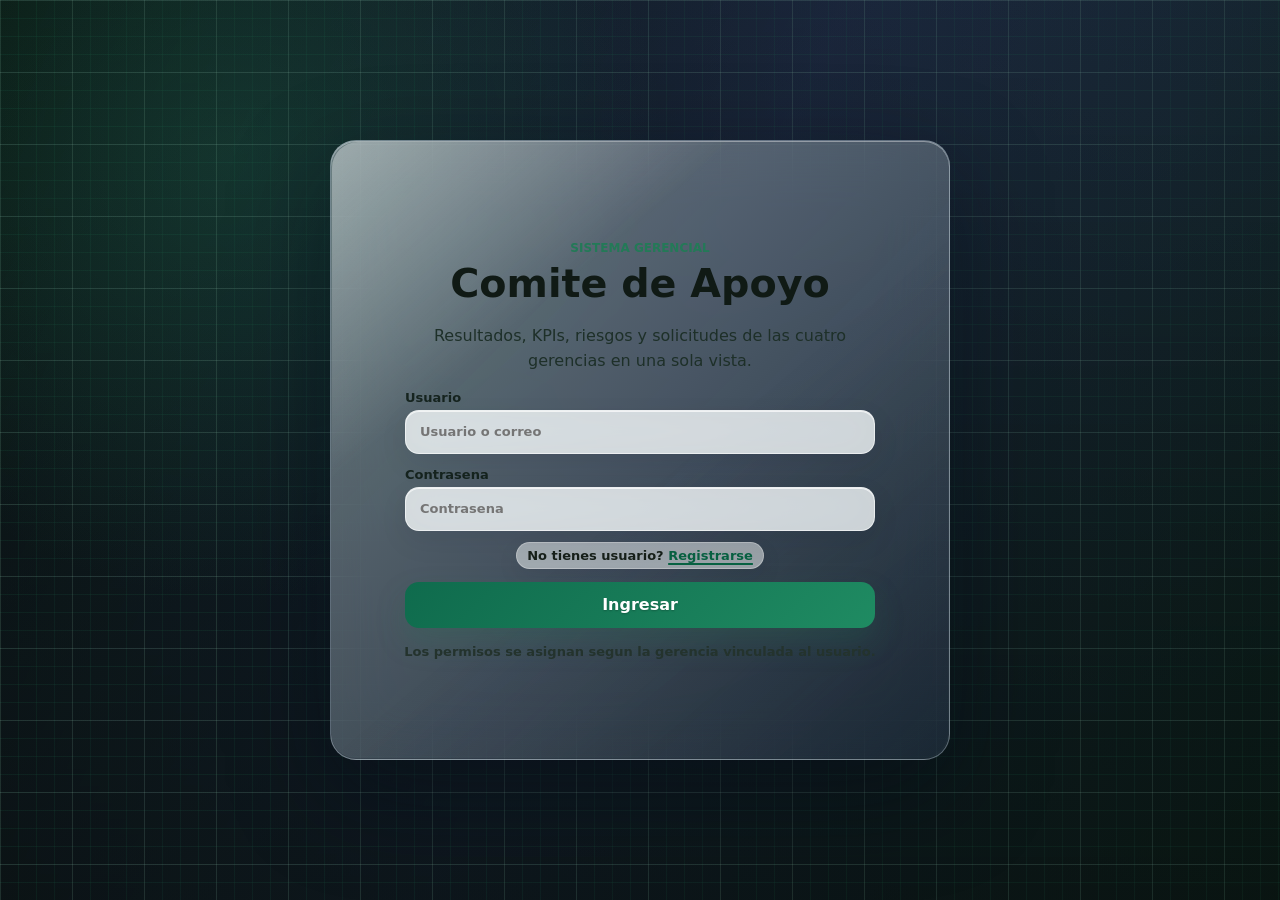
==== commit 22b45944: "Agregar peso por vendedor en CRM" ====
--- a/work/sistema-gerencial/index.html
+++ b/work/sistema-gerencial/index.html
@@ -4,7 +4,7 @@
     <meta charset="utf-8">
     <meta name="viewport" content="width=device-width, initial-scale=1">
     <title>Sistema Gerencial</title>
-    <link rel="stylesheet" href="styles.css?v=20260706-login-clean">
+    <link rel="stylesheet" href="styles.css?v=20260709-crm-seller-share">
   </head>
   <body>
     <main class="login-view" id="loginView">
@@ -13,7 +13,7 @@
           <div class="brand-mark">SG</div>
           <div>
             <p class="eyebrow">Sistema gerencial</p>
-            <h1>Control ejecutivo</h1>
+            <h1>Comite de Apoyo</h1>
           </div>
         </div>
         <p class="login-copy">Resultados, KPIs, riesgos y solicitudes de las cuatro gerencias en una sola vista.</p>
@@ -59,13 +59,6 @@
         </form>
         <p class="hint">Los permisos se asignan segun la gerencia vinculada al usuario.</p>
       </section>
-      <aside class="login-visual" aria-hidden="true">
-        <div class="signal-grid">
-          <span></span><span></span><span></span><span></span>
-          <span></span><span></span><span></span><span></span>
-          <span></span><span></span><span></span><span></span>
-        </div>
-      </aside>
     </main>
 
     <div class="app-shell hidden" id="appShell">
@@ -137,6 +130,8 @@
           <div class="opportunity-table" id="opportunityTable"></div>
         </section>
 
+        <section class="panel admin-panel hidden" id="adminPanel" aria-label="Administracion de usuarios"></section>
+
         <section class="content-grid">
           <article class="panel wide">
             <div class="panel-head">
@@ -279,40 +274,96 @@
       </form>
     </dialog>
 
-    <dialog id="opportunityDialog">
+    <dialog id="opportunityDialog" class="wide-dialog">
       <form method="dialog" class="dialog-card opportunity-form" id="opportunityForm">
         <div class="panel-head">
           <div>
-            <p class="eyebrow">Oportunidad</p>
-            <h3 id="opportunityDialogTitle">Nuevo registro</h3>
+            <p class="eyebrow">Apertura comercial</p>
+            <h3 id="opportunityDialogTitle">Nueva oportunidad</h3>
           </div>
           <button class="icon-btn" id="closeOpportunityDialog" aria-label="Cerrar" type="button">x</button>
         </div>
         <input type="hidden" id="opportunityId">
-        <label>
-          Fecha de ingreso
-          <input id="opportunityDate" type="date" required>
-        </label>
-        <label>
-          Empresa
-          <input id="opportunityCompany" maxlength="80" placeholder="Nombre de la empresa" required>
-        </label>
-        <label>
-          Vendedor
-          <select id="opportunitySeller" required></select>
-        </label>
-        <label>
-          Etapa
-          <select id="opportunityStage" required></select>
-        </label>
-        <label>
-          Estado / probabilidad
-          <select id="opportunityProbability" required></select>
-        </label>
-        <label>
-          Monto
-          <input id="opportunityAmount" type="number" min="0" step="0.01" placeholder="0.00" required>
-        </label>
+        <input type="hidden" id="opportunityCrmSourceId">
+        <div class="crm-form-grid">
+          <label>
+            Empresa
+            <input id="opportunityCompany" maxlength="80" placeholder="Nombre de la empresa" required>
+          </label>
+          <label>
+            Vendedor
+            <select id="opportunitySeller" required></select>
+          </label>
+          <label>
+            Contacto
+            <input id="opportunityContact" maxlength="90" placeholder="Nombre del contacto">
+          </label>
+          <label>
+            Telefono
+            <input id="opportunityPhone" maxlength="28" placeholder="+503 ...">
+          </label>
+          <label>
+            Segmento
+            <input id="opportunitySegment" maxlength="80" placeholder="Industria, comercio, salud...">
+          </label>
+          <label>
+            Ubicacion
+            <input id="opportunityLocation" maxlength="90" placeholder="San Salvador">
+          </label>
+          <label>
+            Etapa
+            <select id="opportunityStage" required></select>
+          </label>
+          <label>
+            Prioridad
+            <select id="opportunityPriority">
+              <option>Alta</option>
+              <option selected>Media</option>
+              <option>Baja</option>
+            </select>
+          </label>
+          <label>
+            Temperatura
+            <select id="opportunityProbability" required></select>
+          </label>
+          <label>
+            Monto estimado
+            <input id="opportunityAmount" type="number" min="0" step="0.01" placeholder="0.00" required>
+          </label>
+          <label>
+            Proxima fecha
+            <input id="opportunityDate" type="date" required>
+          </label>
+          <label>
+            Proxima accion
+            <input id="opportunityNextAction" maxlength="100" placeholder="Primer seguimiento">
+          </label>
+          <section class="crm-form-section span-2">
+            <span class="eyebrow">Agenda inicial opcional</span>
+            <div class="crm-form-grid compact">
+              <label>
+                Fecha
+                <input id="opportunityAgendaDate" type="date">
+              </label>
+              <label>
+                Hora
+                <input id="opportunityAgendaTime" type="time">
+              </label>
+              <label>
+                Tipo
+                <input id="opportunityAgendaType" maxlength="70" placeholder="Diagnostico, cierre...">
+              </label>
+              <label>
+                Lugar
+                <input id="opportunityAgendaPlace" maxlength="100" placeholder="Cliente, llamada, showroom...">
+              </label>
+            </div>
+          </section>
+          <label class="span-2">
+            Nota
+            <textarea id="opportunityNote" rows="3" placeholder="Contexto comercial, necesidad o siguiente paso"></textarea>
+          </label>
+        </div>
         <menu>
           <button class="ghost-btn" id="cancelOpportunityEdit" type="button">Cancelar</button>
           <button class="primary-btn" id="saveOpportunityBtn" value="default" type="submit">Guardar oportunidad</button>
@@ -389,7 +440,72 @@
       </form>
     </dialog>
 
-    <script src="historical-sales.js?v=20260706-login-clean"></script>
-    <script src="app.js?v=20260706-login-clean"></script>
+    <dialog id="adminUserDialog" class="wide-dialog">
+      <form method="dialog" class="dialog-card admin-user-form" id="adminUserForm">
+        <div class="panel-head">
+          <div>
+            <p class="eyebrow">Administracion</p>
+            <h3 id="adminUserDialogTitle">Nuevo usuario</h3>
+          </div>
+          <button class="icon-btn" id="closeAdminUserDialog" aria-label="Cerrar" type="button">x</button>
+        </div>
+        <input type="hidden" id="adminUserId">
+        <div class="admin-form-grid">
+          <label>
+            Nombre
+            <input id="adminUserName" type="text" placeholder="Nombre completo" required>
+          </label>
+          <label>
+            Usuario
+            <input id="adminUsername" type="text" placeholder="usuario" required>
+          </label>
+          <label>
+            Correo
+            <input id="adminUserEmail" type="email" placeholder="correo@empresa.com" required>
+          </label>
+          <label>
+            Gerencia
+            <select id="adminUserRole" required></select>
+          </label>
+          <label>
+            Contrasena
+            <input id="adminUserPassword" type="password" placeholder="Nueva contrasena">
+          </label>
+        </div>
+        <div>
+          <p class="admin-section-label">Permisos por modulo</p>
+          <div class="permission-grid" id="adminPermissionGrid"></div>
+        </div>
+        <menu>
+          <button class="ghost-btn" id="cancelAdminUser" type="button">Cancelar</button>
+          <button class="primary-btn" type="submit">Guardar usuario</button>
+        </menu>
+      </form>
+    </dialog>
+
+    <dialog id="adminPasswordDialog">
+      <form method="dialog" class="dialog-card admin-password-form" id="adminPasswordForm">
+        <div class="panel-head">
+          <div>
+            <p class="eyebrow">Seguridad</p>
+            <h3>Resetear clave</h3>
+          </div>
+          <button class="icon-btn" id="closeAdminPasswordDialog" aria-label="Cerrar" type="button">x</button>
+        </div>
+        <input type="hidden" id="adminPasswordUserId">
+        <p class="muted-copy" id="adminPasswordUserLabel"></p>
+        <label>
+          Nueva contrasena
+          <input id="adminPasswordValue" type="password" required>
+        </label>
+        <menu>
+          <button class="ghost-btn" id="cancelAdminPassword" type="button">Cancelar</button>
+          <button class="primary-btn" type="submit">Actualizar clave</button>
+        </menu>
+      </form>
+    </dialog>
+
+    <script src="historical-sales.js?v=20260706-admin-users-2"></script>
+    <script src="app.js?v=20260709-crm-seller-share"></script>
   </body>
 </html>
--- a/work/sistema-gerencial/styles.css
+++ b/work/sistema-gerencial/styles.css
@@ -4,13 +4,19 @@
   --ink: #17201a;
   --muted: #657068;
   --line: #dbe2dc;
-  --panel: #ffffff;
+  --panel: rgba(247, 250, 249, .78);
+  --glass: rgba(83, 96, 124, .34);
+  --glass-strong: rgba(232, 238, 238, .78);
+  --glass-dark: rgba(25, 34, 54, .64);
+  --glass-line: rgba(255, 255, 255, .2);
+  --glass-line-dark: rgba(107, 130, 161, .36);
   --green: #237a57;
   --amber: #b46b15;
   --red: #b42318;
   --blue: #2864a6;
   --teal: #16817a;
-  --shadow: 0 18px 55px rgba(25, 36, 29, .12);
+  --shadow: 0 22px 70px rgba(8, 16, 32, .2);
+  --glass-shadow: 0 24px 80px rgba(8, 16, 32, .32);
 }
 
 * { box-sizing: border-box; }
@@ -18,7 +24,10 @@
 body {
   margin: 0;
   min-height: 100vh;
-  background: var(--bg);
+  background:
+    radial-gradient(circle at 8% 0%, rgba(35, 122, 87, .22), transparent 30%),
+    radial-gradient(circle at 90% 12%, rgba(66, 92, 139, .32), transparent 36%),
+    linear-gradient(135deg, #111a2d, #17233a 48%, #10271f);
   color: var(--ink);
   font-family: Inter, ui-sans-serif, system-ui, -apple-system, BlinkMacSystemFont, "Segoe UI", sans-serif;
 }
@@ -34,27 +43,127 @@
 .hidden { display: none !important; }
 
 .login-view {
-  min-height: 100vh;
-  display: grid;
-  grid-template-columns: minmax(320px, 520px) 1fr;
+  position: fixed;
+  inset: 0;
+  width: 100%;
+  height: 100vh;
+  isolation: isolate;
+  overflow: hidden;
+  display: grid;
+  place-items: center;
+  padding: clamp(18px, 4vw, 52px);
   background:
-    linear-gradient(120deg, rgba(35, 122, 87, .12), transparent 42%),
-    var(--bg);
+    linear-gradient(115deg, rgba(10, 23, 19, .94), rgba(30, 42, 66, .78) 50%, rgba(13, 35, 30, .78)),
+    url("assets/textil-operaciones-login.jpeg") center / cover;
+}
+
+.login-view::before,
+.login-view::after {
+  content: "";
+  position: absolute;
+  inset: 0;
+  pointer-events: none;
+}
+
+.login-view::before {
+  z-index: -2;
+  background:
+    radial-gradient(circle at 18% 18%, rgba(35, 122, 87, .28), transparent 34%),
+    linear-gradient(180deg, rgba(7, 14, 12, .12), rgba(7, 14, 12, .68));
+}
+
+.login-view::after {
+  z-index: -1;
+  background-image:
+    linear-gradient(rgba(255, 255, 255, .105) 1px, transparent 1px),
+    linear-gradient(90deg, rgba(255, 255, 255, .085) 1px, transparent 1px),
+    linear-gradient(rgba(35, 122, 87, .16) 1px, transparent 1px),
+    linear-gradient(90deg, rgba(35, 122, 87, .14) 1px, transparent 1px);
+  background-size: 72px 72px, 72px 72px, 18px 18px, 18px 18px;
+  -webkit-mask-image: linear-gradient(90deg, rgba(0, 0, 0, .95), rgba(0, 0, 0, .68));
+  mask-image: linear-gradient(90deg, rgba(0, 0, 0, .86), rgba(0, 0, 0, .7));
+  animation: loginMeshDrift 24s linear infinite;
 }
 
 .login-panel {
+  position: relative;
+  z-index: 2;
+  width: min(620px, calc(100vw - 36px));
+  min-height: min(620px, calc(100vh - 36px));
+  max-height: calc(100vh - 36px);
   display: flex;
   flex-direction: column;
+  align-items: center;
   justify-content: center;
-  padding: 56px;
-  background: #fff;
-  box-shadow: var(--shadow);
+  overflow: auto;
+  padding: clamp(30px, 4vw, 50px);
+  border: 1px solid rgba(213, 229, 242, .32);
+  border-radius: 26px;
+  background:
+    linear-gradient(135deg, rgba(230, 242, 244, .42), rgba(93, 111, 137, .18)),
+    rgba(27, 39, 58, .34);
+  box-shadow:
+    0 34px 100px rgba(4, 10, 22, .46),
+    inset 0 1px 0 rgba(255, 255, 255, .38),
+    inset 0 -1px 0 rgba(5, 12, 24, .18);
+  backdrop-filter: blur(34px) saturate(1.22);
+  text-align: center;
+}
+
+.login-panel:has(#registerForm:not(.hidden)) {
+  width: min(720px, calc(100vw - 36px));
+  min-height: min(680px, calc(100vh - 36px));
+  justify-content: center;
+}
+
+.login-panel:has(#registerForm:not(.hidden)) .hint {
+  display: none;
+}
+
+.login-panel::before {
+  content: "";
+  position: absolute;
+  inset: 1px;
+  z-index: -1;
+  border-radius: inherit;
+  background:
+    linear-gradient(140deg, rgba(255, 255, 255, .34), transparent 30%),
+    linear-gradient(320deg, rgba(17, 29, 46, .28), transparent 46%);
+}
+
+.login-panel::-webkit-scrollbar {
+  width: 8px;
+}
+
+.login-panel::-webkit-scrollbar-track {
+  background: transparent;
+}
+
+.login-panel::-webkit-scrollbar-thumb {
+  border-radius: 999px;
+  background: rgba(35, 122, 87, .34);
 }
 
 .brand-row {
   display: flex;
   align-items: center;
+  justify-content: center;
   gap: 14px;
+}
+
+.login-panel > .brand-row {
+  width: 100%;
+  flex-direction: column;
+  gap: 10px;
+  text-align: center;
+}
+
+.login-panel > .brand-row .brand-mark {
+  display: none;
+}
+
+.login-panel > .brand-row .eyebrow {
+  margin-bottom: 8px;
 }
 
 .brand-row.compact {
@@ -94,8 +203,9 @@
 
 h1 {
   margin-bottom: 0;
-  font-size: 44px;
+  font-size: clamp(32px, 3.1vw, 44px);
   line-height: 1.02;
+  color: #101a15;
 }
 
 h2 {
@@ -109,52 +219,66 @@
 }
 
 .login-copy {
-  color: var(--muted);
-  max-width: 390px;
-  margin: 24px 0 18px;
+  color: #1e3029;
+  max-width: 440px;
+  margin: 20px 0 16px;
   line-height: 1.55;
 }
 
 .login-form, .dialog-card {
   display: grid;
-  gap: 16px;
+  gap: 13px;
 }
 
 .auth-form {
-  max-width: 420px;
+  width: min(470px, 100%);
+  max-width: 470px;
+  text-align: left;
 }
 
 .auth-form-title {
   display: grid;
   gap: 2px;
   margin-bottom: 2px;
+  text-align: center;
 }
 
 .auth-form-title h3 {
-  font-size: 22px;
+  font-size: 20px;
 }
 
 .auth-switch-copy {
-  margin: -4px 0 0;
-  color: var(--muted);
+  width: fit-content;
+  justify-self: center;
+  margin: -2px 0 0;
+  padding: 5px 10px;
+  border: 1px solid rgba(255, 255, 255, .28);
+  border-radius: 999px;
+  background: rgba(245, 250, 249, .52);
+  color: #17201a;
   font-size: 13px;
-  font-weight: 700;
+  font-weight: 900;
+  text-align: center;
+  box-shadow: 0 8px 22px rgba(8, 16, 32, .08);
 }
 
 .auth-switch-copy button {
   border: 0;
   background: transparent;
-  color: var(--green);
+  color: #086142;
   cursor: pointer;
   font: inherit;
   font-weight: 900;
   padding: 0;
+  text-decoration: underline;
+  text-decoration-thickness: 2px;
+  text-underline-offset: 3px;
 }
 
 label {
   display: grid;
-  gap: 7px;
-  color: #354139;
+  gap: 5px;
+  color: #16241f;
   font-size: 13px;
   font-weight: 700;
 }
@@ -162,10 +286,15 @@
 input, select {
   width: 100%;
   min-height: 44px;
-  border: 1px solid var(--line);
-  background: #fff;
+  border: 1px solid rgba(255, 255, 255, .58);
+  border-radius: 14px;
+  background: rgba(243, 248, 249, .8);
   color: var(--ink);
-  padding: 0 12px;
+  padding: 0 14px;
+  box-shadow:
+    inset 0 1px 0 rgba(255, 255, 255, .7),
+    0 10px 28px rgba(8, 16, 32, .08);
+  backdrop-filter: blur(18px);
 }
 
 .primary-btn, .secondary-btn, .ghost-btn, .icon-btn {
@@ -176,9 +305,13 @@
 }
 
 .primary-btn {
-  background: var(--green);
+  min-height: 46px;
+  background: linear-gradient(135deg, #0f6b4d, #1f8b62);
+  border-radius: 14px;
   color: #fff;
   padding: 0 18px;
+  box-shadow: 0 14px 30px rgba(35, 122, 87, .22);
+  text-shadow: 0 1px 2px rgba(0, 0, 0, .22);
 }
 
 button:disabled {
@@ -209,49 +342,44 @@
 
 .hint {
   margin: 16px 0 0;
-  color: var(--muted);
+  color: #24332d;
   font-size: 13px;
-}
-
-.login-visual {
-  display: grid;
-  place-items: center;
-  padding: 48px;
-}
-
-.signal-grid {
-  width: min(680px, 82vw);
-  aspect-ratio: 1.35;
-  display: grid;
-  grid-template-columns: repeat(4, 1fr);
-  gap: 18px;
-}
-
-.signal-grid span {
-  border-radius: 8px;
-  background: #fff;
-  box-shadow: var(--shadow);
-  position: relative;
-  overflow: hidden;
-}
-
-.signal-grid span::after {
-  content: "";
-  position: absolute;
-  inset: auto 16px 16px 16px;
-  height: 42%;
-  border-radius: 6px;
-  background: var(--green);
-}
-
-.signal-grid span:nth-child(3n)::after { background: var(--amber); height: 62%; }
-.signal-grid span:nth-child(4n)::after { background: var(--blue); height: 76%; }
-.signal-grid span:nth-child(7n)::after { background: var(--red); height: 34%; }
+  font-weight: 800;
+  text-align: center;
+}
+
+#registerForm {
+  width: min(560px, 100%);
+  max-width: 560px;
+}
+
+@media (min-width: 820px) {
+  #registerForm {
+    grid-template-columns: repeat(2, minmax(0, 1fr));
+    column-gap: 14px;
+    row-gap: 12px;
+  }
+
+  #registerForm .auth-form-title,
+  #registerForm label:first-of-type,
+  #registerForm .auth-switch-copy,
+  #registerForm .primary-btn {
+    grid-column: 1 / -1;
+  }
+}
+
+@keyframes loginMeshDrift {
+  to { background-position: 144px 72px, 144px 72px, 36px 18px, 36px 18px; }
+}
 
 .app-shell {
   min-height: 100vh;
   display: grid;
   grid-template-columns: 280px minmax(0, 1fr);
+  background:
+    radial-gradient(circle at 12% 0%, rgba(55, 91, 126, .22), transparent 32%),
+    radial-gradient(circle at 94% 4%, rgba(35, 122, 87, .18), transparent 34%),
+    linear-gradient(135deg, #111a2d, #1d2741 48%, #10271f);
 }
 
 .app-shell.sidebar-collapsed {
@@ -269,8 +397,10 @@
   display: flex;
   flex-direction: column;
   padding: 22px;
-  border-right: 1px solid var(--line);
-  background: #fff;
+  border-right: 1px solid var(--glass-line);
+  background: rgba(237, 243, 243, .72);
+  box-shadow: 18px 0 58px rgba(6, 12, 24, .18);
+  backdrop-filter: blur(26px) saturate(1.14);
 }
 
 .sidebar-head {
@@ -286,10 +416,11 @@
   min-height: 38px;
   display: grid;
   place-items: center;
-  border: 1px solid var(--line);
-  border-radius: 8px;
-  background: #fff;
+  border: 1px solid rgba(255, 255, 255, .38);
+  border-radius: 8px;
+  background: rgba(255, 255, 255, .5);
   color: var(--green);
+  box-shadow: 0 10px 26px rgba(8, 16, 32, .12);
   cursor: pointer;
   font-size: 24px;
   font-weight: 900;
@@ -314,17 +445,18 @@
   justify-content: space-between;
   gap: 12px;
   min-height: 46px;
-  border: 1px solid transparent;
-  background: transparent;
+  border: 1px solid rgba(255, 255, 255, .12);
+  background: rgba(255, 255, 255, .18);
   color: var(--ink);
   padding: 0 12px;
   text-align: left;
 }
 
 .nav-item.active {
-  border-color: #bfd9cc;
-  background: #edf6f1;
+  border-color: rgba(35, 122, 87, .34);
+  background: rgba(228, 246, 239, .62);
   color: var(--green);
+  box-shadow: 0 14px 30px rgba(35, 122, 87, .1);
 }
 
 .submenu-list {
@@ -352,9 +484,31 @@
 }
 
 .submenu-item.active {
-  border-color: #bfd9cc;
-  background: #f4fbf7;
+  border-color: rgba(35, 122, 87, .28);
+  background: rgba(255, 255, 255, .42);
   color: var(--green);
+}
+
+.submenu-item.crm-parent {
+  margin-top: 8px;
+  color: var(--green);
+  font-weight: 900;
+}
+
+.submenu-item.crm-child {
+  width: calc(100% - 20px);
+  margin-left: 20px;
+  min-height: 32px;
+  color: #536159;
+}
+
+.submenu-item.crm-child::before {
+  content: "";
+  display: inline-block;
+  width: 8px;
+  height: 1px;
+  margin: 0 7px 4px 0;
+  background: #bfd9cc;
 }
 
 .nav-dot {
@@ -376,6 +530,7 @@
 .dashboard {
   padding: 28px;
   min-width: 0;
+  color: #edf3f0;
 }
 
 .topbar {
@@ -407,10 +562,12 @@
 }
 
 .summary-card, .panel {
-  border: 1px solid var(--line);
+  border: 1px solid var(--glass-line);
   border-radius: 8px;
   background: var(--panel);
-  box-shadow: 0 8px 22px rgba(25, 36, 29, .06);
+  color: var(--ink);
+  box-shadow: 0 18px 52px rgba(8, 16, 32, .16);
+  backdrop-filter: blur(20px) saturate(1.12);
 }
 
 .summary-card {
@@ -468,6 +625,325 @@
   gap: 10px;
   flex-wrap: wrap;
   justify-content: flex-end;
+}
+
+.admin-focus .summary-grid,
+.admin-focus .content-grid {
+  display: none;
+}
+
+.admin-panel {
+  margin-top: 24px;
+}
+
+.admin-shell {
+  display: grid;
+  gap: 16px;
+}
+
+.admin-hero,
+.admin-panel-head {
+  display: flex;
+  align-items: center;
+  justify-content: space-between;
+  gap: 16px;
+  padding: 18px;
+  border: 1px solid var(--line);
+  border-radius: 8px;
+  background: #fbfdfb;
+}
+
+.admin-hero h3,
+.admin-panel-head h3 {
+  font-size: 28px;
+}
+
+.admin-hero .muted-copy {
+  margin-top: 6px;
+}
+
+.admin-summary-grid {
+  display: grid;
+  grid-template-columns: repeat(4, minmax(0, 1fr));
+  gap: 12px;
+}
+
+.admin-metric {
+  padding: 16px;
+  border: 1px solid var(--line);
+  border-radius: 8px;
+  background: #fff;
+}
+
+.admin-metric span,
+.admin-label {
+  display: block;
+  color: var(--muted);
+  font-size: 12px;
+  font-weight: 900;
+  letter-spacing: 0;
+  text-transform: uppercase;
+}
+
+.admin-metric strong {
+  display: block;
+  margin-top: 8px;
+  color: var(--ink);
+  font-size: 32px;
+  line-height: 1;
+}
+
+.admin-toolbar {
+  display: flex;
+  align-items: end;
+  justify-content: space-between;
+  gap: 14px;
+}
+
+.admin-search {
+  display: grid;
+  flex: 1;
+  gap: 6px;
+  color: var(--muted);
+  font-size: 12px;
+  font-weight: 900;
+  text-transform: uppercase;
+}
+
+.admin-search input {
+  width: 100%;
+  min-height: 48px;
+  padding: 0 14px;
+  border: 1px solid var(--line);
+  border-radius: 8px;
+  background: #fff;
+  color: var(--ink);
+  font: inherit;
+  font-size: 16px;
+  font-weight: 800;
+}
+
+.admin-toolbar-pill {
+  display: inline-flex;
+  min-height: 48px;
+  align-items: center;
+  justify-content: center;
+  padding: 0 16px;
+  border-radius: 999px;
+  background: var(--soft-green);
+  color: var(--green);
+  font-weight: 900;
+  white-space: nowrap;
+}
+
+.admin-user-list {
+  display: grid;
+  gap: 10px;
+  max-height: calc(100vh - 430px);
+  overflow: auto;
+  padding-right: 6px;
+}
+
+.admin-user-card,
+.admin-user-row {
+  display: grid;
+  grid-template-columns: minmax(300px, 1.1fr) 180px minmax(360px, 1.4fr) auto;
+  align-items: center;
+  gap: 16px;
+  min-height: 92px;
+  padding: 16px;
+  border: 1px solid var(--line);
+  border-radius: 8px;
+  background: #fff;
+}
+
+.admin-user-card.admin-owner,
+.admin-user-row.admin-owner {
+  background: #f3fbf7;
+  border-color: #b7dfcc;
+}
+
+.admin-person {
+  display: flex;
+  align-items: center;
+  gap: 14px;
+  min-width: 0;
+}
+
+.admin-avatar {
+  display: grid;
+  width: 52px;
+  height: 52px;
+  flex: 0 0 auto;
+  place-items: center;
+  border-radius: 8px;
+  background: #142018;
+  color: #fff;
+  font-weight: 900;
+}
+
+.admin-person > div,
+.admin-role-block,
+.admin-access-block {
+  min-width: 0;
+}
+
+.admin-person strong,
+.admin-user-row strong {
+  display: block;
+  color: var(--ink);
+  font-size: 20px;
+  line-height: 1.1;
+  word-break: break-word;
+}
+
+.admin-person span,
+.admin-person small,
+.admin-user-row span,
+.admin-user-row small {
+  display: block;
+  margin-top: 4px;
+  color: var(--muted);
+  font-weight: 800;
+  line-height: 1.15;
+  word-break: break-word;
+}
+
+.admin-role-pill {
+  display: inline-flex;
+  min-height: 34px;
+  align-items: center;
+  padding: 0 14px;
+  border-radius: 999px;
+  background: var(--soft-green);
+  color: var(--green);
+  font-weight: 900;
+}
+
+.admin-access-chips {
+  display: flex;
+  flex-wrap: wrap;
+  gap: 8px;
+  margin-top: 8px;
+}
+
+.admin-access-chip {
+  display: inline-flex;
+  min-height: 32px;
+  align-items: center;
+  gap: 8px;
+  padding: 0 12px;
+  border-radius: 999px;
+  background: #f3f6f4;
+  color: var(--muted);
+  font-size: 13px;
+  font-weight: 900;
+}
+
+.admin-access-chip small {
+  display: grid;
+  width: 22px;
+  height: 22px;
+  place-items: center;
+  border-radius: 50%;
+  background: #fff;
+  color: var(--green);
+  font-size: 12px;
+  line-height: 1;
+}
+
+.admin-access-chip.total {
+  background: var(--soft-green);
+  color: var(--green);
+}
+
+.admin-access-chip.empty {
+  background: var(--soft-red);
+  color: var(--red);
+}
+
+.admin-row-actions {
+  display: flex;
+  justify-content: flex-end;
+  gap: 8px;
+}
+
+.admin-row-actions .danger {
+  color: var(--red);
+}
+
+.admin-empty {
+  display: grid;
+  min-height: 120px;
+  place-items: center;
+  gap: 6px;
+  border: 1px dashed var(--line);
+  border-radius: 8px;
+  color: var(--muted);
+  text-align: center;
+  font-weight: 800;
+}
+
+.admin-empty strong {
+  color: var(--ink);
+  font-size: 20px;
+}
+
+.admin-user-form {
+  max-height: min(92vh, 900px);
+  overflow: auto;
+}
+
+.admin-form-grid {
+  display: grid;
+  grid-template-columns: repeat(2, minmax(0, 1fr));
+  gap: 14px;
+}
+
+.admin-section-label {
+  margin: 18px 0 10px;
+  color: var(--ink);
+  font-weight: 900;
+}
+
+.permission-grid {
+  display: grid;
+  grid-template-columns: repeat(2, minmax(0, 1fr));
+  gap: 12px;
+  max-height: 42vh;
+  overflow: auto;
+  padding-right: 4px;
+}
+
+.permission-group {
+  margin: 0;
+  padding: 14px;
+  border: 1px solid var(--line);
+  border-radius: 8px;
+}
+
+.permission-group legend {
+  padding: 0 6px;
+  color: var(--green);
+  font-weight: 900;
+}
+
+.permission-check {
+  display: flex;
+  align-items: center;
+  gap: 10px;
+  margin: 10px 0;
+  font-weight: 800;
+}
+
+.permission-check input {
+  width: 18px;
+  height: 18px;
+}
+
+.muted-copy {
+  color: var(--muted);
+  font-weight: 800;
 }
 
 .icon-text-btn {
@@ -1448,9 +1924,64 @@
   gap: 12px;
 }
 
+.kpi-count-split {
+  display: grid;
+  grid-template-columns: repeat(2, minmax(0, 1fr));
+  gap: 10px;
+}
+
+.kpi-count-split section {
+  min-height: 58px;
+  display: flex;
+  align-items: center;
+  justify-content: space-between;
+  gap: 14px;
+  border: 1px solid var(--line);
+  border-radius: 8px;
+  background: #fff;
+  padding: 12px 14px;
+}
+
+.kpi-count-split span,
+.won-kpi-caption span {
+  color: var(--muted);
+  font-size: 12px;
+  font-weight: 900;
+  text-transform: uppercase;
+}
+
+.kpi-count-split strong {
+  display: block;
+  margin-top: 2px;
+  font-size: 24px;
+  line-height: 1;
+}
+
+.kpi-count-split small {
+  color: var(--green);
+  font-weight: 900;
+  text-align: right;
+}
+
 .won-kpi-table {
   display: grid;
   gap: 8px;
+}
+
+.won-kpi-caption {
+  min-height: 42px;
+  display: flex;
+  align-items: center;
+  justify-content: space-between;
+  gap: 12px;
+  border: 1px solid var(--line);
+  border-radius: 8px;
+  background: #f7faf8;
+  padding: 10px 14px;
+}
+
+.won-kpi-caption strong {
+  font-size: 14px;
 }
 
 .won-kpi-row {
@@ -2318,12 +2849,1173 @@
   padding: 14px;
 }
 
+.crm-shell {
+  display: grid;
+  gap: 16px;
+  min-width: 0;
+}
+
+.crm-hero {
+  display: flex;
+  justify-content: space-between;
+  align-items: start;
+  gap: 14px;
+  padding: 18px;
+  border: 1px solid #bfd9cc;
+  border-radius: 8px;
+  background: #f4fbf7;
+}
+
+.crm-hero h3 {
+  margin-bottom: 5px;
+  font-size: 24px;
+  color: var(--green);
+}
+
+.crm-hero-actions {
+  display: flex;
+  flex-wrap: wrap;
+  justify-content: flex-end;
+  gap: 10px;
+}
+
+.crm-hero span,
+.crm-section-head span,
+.crm-opportunity-row span,
+.crm-seller-card span,
+.crm-client-card span,
+.crm-mini-card span,
+.crm-response-row span,
+.crm-stage-row span {
+  color: var(--muted);
+}
+
+.crm-metrics {
+  display: grid;
+  grid-template-columns: repeat(6, minmax(130px, 1fr));
+  gap: 12px;
+}
+
+.crm-metric,
+.crm-section,
+.crm-seller-card,
+.crm-kanban-column,
+.crm-client-card {
+  border: 1px solid var(--line);
+  border-radius: 8px;
+  background: #fff;
+}
+
+.crm-metric {
+  display: grid;
+  gap: 5px;
+  padding: 14px;
+}
+
+.crm-metric span,
+.crm-metric small {
+  color: var(--muted);
+  font-size: 12px;
+  font-weight: 800;
+}
+
+.crm-metric strong {
+  font-size: 22px;
+  color: var(--ink);
+}
+
+.crm-two-column {
+  display: grid;
+  grid-template-columns: minmax(0, 1fr) minmax(320px, .9fr);
+  gap: 14px;
+}
+
+.crm-section {
+  padding: 14px;
+  min-width: 0;
+}
+
+.crm-section-head {
+  display: flex;
+  justify-content: space-between;
+  align-items: center;
+  gap: 12px;
+  margin-bottom: 12px;
+}
+
+.crm-section-head.hero-line {
+  padding: 14px 16px;
+  border: 1px solid #bfd9cc;
+  border-radius: 8px;
+  background: #f7fcf9;
+  margin-bottom: 0;
+}
+
+.crm-stage-list,
+.crm-opportunity-list,
+.crm-response-list,
+.crm-kanban-list {
+  display: grid;
+  gap: 8px;
+}
+
+.crm-stage-row,
+.crm-opportunity-row,
+.crm-table-row,
+.crm-response-row {
+  display: grid;
+  align-items: center;
+  gap: 10px;
+  padding: 10px 12px;
+  border: 1px solid var(--line);
+  border-radius: 8px;
+  background: #fbfdfb;
+}
+
+.crm-stage-row {
+  grid-template-columns: minmax(0, 1fr) auto 42px;
+}
+
+.crm-stage-row em {
+  display: grid;
+  place-items: center;
+  min-width: 34px;
+  min-height: 28px;
+  border-radius: 999px;
+  background: #edf6f1;
+  color: var(--green);
+  font-style: normal;
+  font-weight: 900;
+}
+
+.crm-opportunity-row {
+  grid-template-columns: minmax(0, 1fr) auto auto;
+}
+
+.crm-opportunity-row div {
+  display: grid;
+  gap: 3px;
+  min-width: 0;
+}
+
+.crm-seller-grid,
+.crm-client-grid {
+  display: grid;
+  grid-template-columns: repeat(3, minmax(0, 1fr));
+  gap: 12px;
+}
+
+.crm-seller-card {
+  display: grid;
+  grid-template-columns: 46px minmax(0, 1fr);
+  gap: 12px;
+  padding: 14px;
+}
+
+.crm-avatar {
+  width: 46px;
+  height: 46px;
+  display: grid;
+  place-items: center;
+  border-radius: 8px;
+  background: #edf6f1;
+  color: var(--green);
+  font-weight: 900;
+}
+
+.crm-seller-stats {
+  grid-column: 1 / -1;
+  display: grid;
+  grid-template-columns: repeat(3, 1fr);
+  gap: 8px;
+}
+
+.crm-seller-stats span {
+  display: grid;
+  gap: 3px;
+  padding: 10px;
+  border-radius: 8px;
+  background: #f7f9f6;
+}
+
+.crm-seller-stats small {
+  color: var(--muted);
+  font-weight: 800;
+}
+
+.crm-kanban {
+  display: grid;
+  grid-template-columns: repeat(4, minmax(240px, 1fr));
+  gap: 12px;
+  overflow-x: auto;
+  padding-bottom: 6px;
+}
+
+.crm-kanban-column {
+  padding: 12px;
+  min-width: 240px;
+}
+
+.crm-kanban-head {
+  display: flex;
+  justify-content: space-between;
+  align-items: center;
+  margin-bottom: 10px;
+}
+
+.crm-kanban-head span {
+  min-width: 30px;
+  min-height: 26px;
+  display: grid;
+  place-items: center;
+  border-radius: 999px;
+  background: #edf6f1;
+  color: var(--green);
+  font-weight: 900;
+}
+
+.crm-mini-card {
+  display: grid;
+  gap: 4px;
+  padding: 10px;
+  border: 1px solid var(--line);
+  border-radius: 8px;
+  background: #fbfdfb;
+}
+
+.crm-mini-card em,
+.crm-client-card em,
+.crm-client-card small {
+  color: var(--muted);
+  font-style: normal;
+}
+
+.crm-mini-empty {
+  padding: 12px;
+  border: 1px dashed var(--line);
+  border-radius: 8px;
+  color: var(--muted);
+  text-align: center;
+}
+
+.crm-table {
+  display: grid;
+  gap: 7px;
+}
+
+.crm-table-row {
+  grid-template-columns: 150px minmax(0, 1fr) minmax(180px, .7fr) auto;
+}
+
+.crm-table-head {
+  background: #edf6f1;
+  color: var(--green);
+}
+
+.crm-response-row {
+  grid-template-columns: 112px minmax(0, 1fr) minmax(160px, .45fr) auto;
+}
+
+.crm-response-row time {
+  display: grid;
+  gap: 3px;
+  color: var(--green);
+  font-weight: 900;
+}
+
+.crm-client-card {
+  display: grid;
+  gap: 8px;
+  padding: 14px;
+}
+
+.crm-client-card div {
+  display: flex;
+  justify-content: space-between;
+  gap: 12px;
+}
+
+.crm-client-card b {
+  color: var(--green);
+}
+
+.crm-original-module {
+  gap: 12px;
+  max-width: 100%;
+  overflow: hidden;
+  font-size: 14px;
+}
+
+.crm-original-module * {
+  letter-spacing: 0;
+}
+
+.crm-topbar {
+  display: grid;
+  grid-template-columns: auto minmax(220px, 1fr) auto;
+  gap: 10px;
+  align-items: center;
+}
+
+.crm-search-box {
+  min-height: 38px;
+  display: flex;
+  align-items: center;
+  gap: 8px;
+  padding: 0 12px;
+  border: 1px solid var(--line);
+  border-radius: 8px;
+  background: #f7fbf8;
+  color: var(--muted);
+  font-weight: 800;
+}
+
+.crm-search-box input {
+  width: 100%;
+  border: 0;
+  outline: 0;
+  background: transparent;
+  color: var(--ink);
+  font: inherit;
+  min-width: 0;
+}
+
+.crm-search-box input::placeholder {
+  color: var(--muted);
+}
+
+.crm-panel {
+  border: 1px solid var(--line);
+  border-radius: 8px;
+  background: #fff;
+  padding: 14px;
+  min-width: 0;
+  overflow: hidden;
+}
+
+.crm-module-head {
+  display: flex;
+  justify-content: space-between;
+  align-items: flex-start;
+  gap: 12px;
+  margin-bottom: 12px;
+}
+
+.crm-module-head.compact {
+  margin-bottom: 12px;
+}
+
+.crm-module-head h3 {
+  margin: 2px 0;
+  font-size: 18px;
+  line-height: 1.15;
+  color: var(--ink);
+}
+
+.crm-module-head p {
+  margin: 0;
+  color: var(--muted);
+  font-size: 13px;
+  font-weight: 700;
+}
+
+.crm-total-pill,
+.crm-link-pill {
+  display: inline-flex;
+  align-items: center;
+  justify-content: center;
+  min-height: 30px;
+  padding: 0 12px;
+  border: 0;
+  border-radius: 999px;
+  background: #dff3ea;
+  color: var(--green);
+  font-weight: 900;
+  white-space: nowrap;
+}
+
+.crm-link-pill {
+  min-height: 28px;
+  font-size: 12px;
+  cursor: pointer;
+}
+
+.crm-link-pill:hover {
+  background: var(--green);
+  color: #fff;
+}
+
+.crm-link-pill:disabled {
+  cursor: default;
+  opacity: .68;
+}
+
+.crm-data-table-wrap,
+.crm-mail-table {
+  max-width: 100%;
+  overflow-x: hidden;
+}
+
+.crm-data-table {
+  width: 100%;
+  min-width: 0;
+  border-collapse: collapse;
+  table-layout: fixed;
+}
+
+.crm-data-table th {
+  padding: 10px 8px;
+  color: var(--green);
+  font-size: 11px;
+  text-align: left;
+  text-transform: uppercase;
+  border-bottom: 1px solid var(--line);
+}
+
+.crm-data-table td {
+  padding: 10px 8px;
+  border-bottom: 1px solid var(--line);
+  color: var(--ink);
+  font-size: 13px;
+  font-weight: 800;
+  vertical-align: middle;
+}
+
+.crm-data-table th:first-child,
+.crm-data-table td:first-child {
+  width: 32%;
+}
+
+.crm-data-table th:last-child,
+.crm-data-table td:last-child {
+  width: 18%;
+}
+
+.crm-data-table td span,
+.crm-seller-chip span,
+.crm-tracking-card span,
+.crm-tracking-card p,
+.crm-agenda-hour span,
+.crm-agenda-visit span,
+.crm-agenda-visit em,
+.crm-open-slot,
+.crm-mail-row span,
+.crm-mail-row time {
+  color: var(--muted);
+  font-size: 12px;
+  font-weight: 700;
+}
+
+.crm-seller-row {
+  cursor: pointer;
+}
+
+.crm-seller-row:hover td {
+  background: #f7fbf8;
+}
+
+.crm-tracking-metrics {
+  display: grid;
+  grid-template-columns: repeat(4, minmax(0, 1fr));
+  gap: 8px;
+}
+
+.crm-tracking-metrics div {
+  display: grid;
+  gap: 4px;
+  padding: 9px 10px;
+  border-radius: 8px;
+  background: #f7fbf8;
+}
+
+.crm-tracking-metrics span {
+  color: var(--muted);
+  font-size: 12px;
+  font-weight: 800;
+}
+
+.crm-tracking-metrics strong {
+  font-size: 16px;
+}
+
+.crm-tracking-layout,
+.crm-agenda-layout {
+  display: grid;
+  grid-template-columns: 230px minmax(0, 1fr);
+  gap: 10px;
+  max-width: 100%;
+  min-height: 0;
+  overflow: visible;
+}
+
+.crm-tracking-sidebar {
+  align-self: start;
+  max-height: calc(100vh - 300px);
+  overflow-y: auto;
+  overscroll-behavior: contain;
+}
+
+.crm-seller-chip-list {
+  display: grid;
+  gap: 7px;
+  margin-top: 9px;
+}
+
+.crm-seller-chip {
+  display: grid;
+  gap: 4px;
+  width: 100%;
+  padding: 9px 10px;
+  border: 1px solid var(--line);
+  border-radius: 8px;
+  background: #fff;
+  color: var(--ink);
+  text-align: left;
+  cursor: pointer;
+}
+
+.crm-seller-chip.is-active,
+.crm-seller-chip:hover {
+  border-color: #a9d2bf;
+  background: #eef8f2;
+}
+
+.crm-tracking-main {
+  display: grid;
+  grid-template-rows: auto minmax(0, 1fr);
+  gap: 10px;
+  min-width: 0;
+  min-height: 0;
+  overflow: visible;
+}
+
+.crm-filter-chips {
+  display: flex;
+  flex-wrap: wrap;
+  gap: 8px;
+  margin-top: 7px;
+}
+
+.crm-filter-chips button {
+  min-height: 30px;
+  padding: 0 11px;
+  border: 1px solid var(--line);
+  border-radius: 999px;
+  background: #fff;
+  color: var(--muted);
+  font-weight: 900;
+  cursor: pointer;
+}
+
+.crm-filter-chips button.is-active,
+.crm-filter-chips button:hover {
+  background: #dff3ea;
+  color: var(--green);
+  border-color: #a9d2bf;
+}
+
+.crm-tracking-grid {
+  display: grid;
+  grid-template-columns: 1fr;
+  gap: 8px;
+  max-width: 100%;
+  max-height: calc(100vh - 300px);
+  min-height: 0;
+  overflow-y: auto;
+  padding-right: 8px;
+  overscroll-behavior: contain;
+}
+
+.crm-tracking-card {
+  display: grid;
+  grid-template-columns: minmax(0, 1fr) 150px;
+  align-items: center;
+  gap: 12px;
+  padding: 10px 12px;
+  border: 1px solid var(--line);
+  border-radius: 8px;
+  background: #fff;
+}
+
+.crm-tracking-card footer {
+  display: grid;
+  justify-items: end;
+  gap: 12px;
+  padding-top: 0;
+  border-top: 0;
+  border-left: 1px solid var(--line);
+  padding-left: 12px;
+}
+
+.crm-tracking-card strong {
+  font-size: 14px;
+  line-height: 1.2;
+}
+
+.crm-tracking-card p {
+  margin: 2px 0 0;
+  line-height: 1.25;
+}
+
+.crm-agenda-main {
+  min-width: 0;
+  min-height: 0;
+  overflow: visible;
+}
+
+.crm-agenda-timeline {
+  display: grid;
+  gap: 6px;
+  max-height: calc(100vh - 360px);
+  min-height: 0;
+  overflow-y: auto;
+  padding-right: 8px;
+  overscroll-behavior: contain;
+}
+
+.crm-agenda-hour {
+  display: grid;
+  grid-template-columns: 74px minmax(0, 1fr);
+  gap: 10px;
+  padding: 8px 0;
+  border-top: 1px solid var(--line);
+}
+
+.crm-agenda-hour > div {
+  display: grid;
+  gap: 4px;
+  align-content: start;
+}
+
+.crm-agenda-hour section {
+  display: grid;
+  grid-template-columns: 1fr;
+  gap: 6px;
+}
+
+.crm-agenda-visit,
+.crm-open-slot {
+  display: grid;
+  gap: 2px;
+  min-height: 0;
+  padding: 8px 10px;
+  border: 1px solid var(--line);
+  border-radius: 8px;
+  background: #f7fbf8;
+  text-align: left;
+}
+
+.crm-agenda-visit strong {
+  font-size: 13px;
+  line-height: 1.2;
+}
+
+.crm-agenda-visit {
+  cursor: pointer;
+}
+
+.crm-agenda-visit em {
+  font-style: normal;
+}
+
+.crm-agenda-actions {
+  display: flex;
+  flex-wrap: wrap;
+  gap: 6px;
+  margin-top: 6px;
+}
+
+.crm-agenda-actions button {
+  min-height: 24px;
+  padding: 0 9px;
+  border: 1px solid #b8d8c7;
+  border-radius: 999px;
+  background: #fff;
+  color: var(--green);
+  font-size: 11px;
+  font-weight: 900;
+  cursor: pointer;
+}
+
+.crm-agenda-actions button:hover {
+  background: var(--green);
+  color: #fff;
+}
+
+.crm-opportunity-form .crm-form-grid,
+.opportunity-form .crm-form-grid {
+  display: grid;
+  grid-template-columns: repeat(2, minmax(0, 1fr));
+  gap: 12px;
+}
+
+.crm-form-grid.compact {
+  grid-template-columns: repeat(4, minmax(0, 1fr));
+}
+
+.crm-form-section {
+  display: grid;
+  gap: 12px;
+  padding: 16px;
+  border: 1px solid rgba(190, 210, 238, .18);
+  border-radius: 20px;
+  background: rgba(13, 25, 46, .28);
+}
+
+.crm-opportunity-form label,
+.opportunity-form label {
+  display: grid;
+  gap: 6px;
+  color: var(--muted);
+  font-size: 12px;
+  font-weight: 900;
+}
+
+.crm-opportunity-form input,
+.crm-opportunity-form select,
+.crm-opportunity-form textarea,
+.opportunity-form input,
+.opportunity-form select,
+.opportunity-form textarea {
+  width: 100%;
+  border: 1px solid var(--line);
+  border-radius: 8px;
+  padding: 10px 12px;
+  color: var(--ink);
+  font: inherit;
+}
+
+.crm-opportunity-form .span-2,
+.opportunity-form .span-2 {
+  grid-column: span 2;
+}
+
+.crm-mail-table {
+  display: grid;
+  gap: 0;
+}
+
+.crm-mail-row {
+  display: grid;
+  grid-template-columns: minmax(110px, .8fr) minmax(130px, 1fr) minmax(96px, .65fr) minmax(110px, .8fr) minmax(150px, 1.1fr) 92px 86px;
+  gap: 8px;
+  align-items: center;
+  min-width: 0;
+  padding: 9px 8px;
+  border-bottom: 1px solid var(--line);
+  font-size: 12px;
+}
+
+.crm-mail-head {
+  color: var(--green);
+  font-size: 12px;
+  font-weight: 900;
+  text-transform: uppercase;
+  background: #f7fbf8;
+}
+
+.crm-mail-row em {
+  justify-self: start;
+  padding: 7px 11px;
+  border-radius: 999px;
+  font-style: normal;
+  font-weight: 900;
+}
+
+.crm-mail-row em.is-done {
+  background: #dff3ea;
+  color: var(--green);
+}
+
+.crm-mail-row em.is-pending {
+  background: #fff4dc;
+  color: #a86b0f;
+}
+
+/* Interior glass shell */
+.app-shell {
+  color: #eef4f7;
+}
+
+.app-shell .brand-mark {
+  background: linear-gradient(145deg, rgba(122, 153, 179, .78), rgba(41, 58, 88, .86));
+  color: #f8fbff;
+  box-shadow: inset 0 1px 0 rgba(255, 255, 255, .28), 0 16px 32px rgba(4, 10, 22, .18);
+}
+
+.app-shell .sidebar {
+  margin: 16px 0 16px 16px;
+  height: calc(100vh - 32px);
+  border: 1px solid rgba(180, 197, 224, .22);
+  border-radius: 26px;
+  background:
+    linear-gradient(160deg, rgba(94, 108, 141, .18), rgba(31, 42, 70, .28)),
+    rgba(10, 18, 34, .24);
+  box-shadow: 18px 0 54px rgba(3, 9, 23, .2), inset 0 1px 0 rgba(255, 255, 255, .1);
+  color: #f2f6fa;
+  overflow: hidden;
+}
+
+.app-shell .sidebar-head strong,
+.app-shell .dashboard h2,
+.app-shell .panel h3,
+.app-shell .summary-card strong,
+.app-shell .admin-panel-head h3,
+.app-shell .admin-hero h3 {
+  color: #f7fbff;
+}
+
+.app-shell .brand-row.compact small,
+.app-shell .muted-copy,
+.app-shell .summary-card span,
+.app-shell .panel span,
+.app-shell .panel small {
+  color: rgba(229, 236, 244, .76);
+}
+
+.app-shell .eyebrow {
+  color: #86f2dc;
+}
+
+.app-shell .sidebar-toggle,
+.app-shell .sidebar-restore,
+.app-shell .icon-btn {
+  border-color: rgba(203, 216, 236, .24);
+  background: rgba(112, 126, 158, .34);
+  color: #eef7ff;
+  border-radius: 16px;
+  box-shadow: inset 0 1px 0 rgba(255, 255, 255, .18), 0 14px 32px rgba(4, 10, 22, .22);
+}
+
+.app-shell .nav-item,
+.app-shell .submenu-item,
+.app-shell .secondary-btn,
+.app-shell .ghost-btn,
+.app-shell select {
+  border: 1px solid rgba(203, 216, 236, .2);
+  border-radius: 18px;
+  background: rgba(42, 55, 86, .34);
+  color: rgba(245, 248, 252, .88);
+  box-shadow: inset 0 1px 0 rgba(255, 255, 255, .12);
+}
+
+.app-shell .nav-item:hover,
+.app-shell .submenu-item:hover,
+.app-shell .secondary-btn:hover,
+.app-shell .ghost-btn:hover {
+  background: rgba(124, 143, 178, .34);
+  color: #ffffff;
+}
+
+.app-shell .nav-item.active,
+.app-shell .submenu-item.active {
+  border-color: rgba(95, 166, 255, .74);
+  background: linear-gradient(135deg, rgba(87, 107, 145, .46), rgba(27, 44, 78, .44));
+  color: #ffffff;
+  box-shadow: inset 0 1px 0 rgba(255, 255, 255, .18), 0 14px 34px rgba(42, 116, 209, .18);
+}
+
+.app-shell .submenu-list {
+  border-left-color: rgba(203, 216, 236, .22);
+}
+
+.app-shell .submenu-item.crm-parent {
+  color: #86f2dc;
+}
+
+.app-shell .submenu-item.crm-child {
+  color: rgba(239, 245, 250, .8);
+}
+
+.app-shell .topbar {
+  padding: 14px 16px;
+  border: 1px solid rgba(203, 216, 236, .22);
+  border-radius: 24px;
+  background:
+    linear-gradient(135deg, rgba(95, 111, 146, .3), rgba(44, 55, 88, .34)),
+    rgba(20, 30, 54, .28);
+  box-shadow: 0 22px 60px rgba(4, 10, 22, .22), inset 0 1px 0 rgba(255, 255, 255, .16);
+  backdrop-filter: blur(22px) saturate(1.18);
+}
+
+.app-shell .summary-card,
+.app-shell .panel,
+.app-shell .admin-hero,
+.app-shell .admin-panel-head,
+.app-shell .admin-metric,
+.app-shell .admin-user-card,
+.app-shell .admin-user-row,
+.app-shell .crm-hero,
+.app-shell .crm-metric,
+.app-shell .crm-section,
+.app-shell .crm-panel,
+.app-shell .crm-seller-card,
+.app-shell .crm-kanban-column,
+.app-shell .crm-client-card,
+.app-shell .crm-tracking-card,
+.app-shell .crm-agenda-visit,
+.app-shell .crm-open-slot,
+.app-shell .crm-mail-row {
+  border: 1px solid rgba(203, 216, 236, .22);
+  border-radius: 24px;
+  background:
+    linear-gradient(145deg, rgba(112, 127, 158, .28), rgba(58, 72, 105, .18)),
+    rgba(24, 36, 62, .24);
+  color: #f4f8fb;
+  box-shadow: 0 20px 56px rgba(4, 10, 22, .2), inset 0 1px 0 rgba(255, 255, 255, .12);
+  backdrop-filter: blur(18px) saturate(1.12);
+}
+
+.app-shell .summary-card,
+.app-shell .panel {
+  border-radius: 22px;
+}
+
+.app-shell .summary-card span,
+.app-shell .admin-metric span,
+.app-shell .admin-label,
+.app-shell .crm-hero span,
+.app-shell .crm-section-head span,
+.app-shell .crm-opportunity-row span,
+.app-shell .crm-seller-card span,
+.app-shell .crm-client-card span,
+.app-shell .crm-mini-card span,
+.app-shell .crm-response-row span,
+.app-shell .crm-stage-row span,
+.app-shell .crm-tracking-card p,
+.app-shell .crm-agenda-visit span,
+.app-shell .crm-agenda-visit em,
+.app-shell .crm-mail-row span,
+.app-shell .crm-mail-row time {
+  color: rgba(228, 236, 244, .78);
+}
+
+.app-shell .status-pill,
+.app-shell .tag,
+.app-shell .admin-role-pill,
+.app-shell .admin-toolbar-pill,
+.app-shell .crm-total-pill,
+.app-shell .crm-link-pill,
+.app-shell .crm-filter-chips button,
+.app-shell .crm-agenda-actions button {
+  border: 1px solid rgba(128, 226, 205, .3);
+  border-radius: 999px;
+  background: rgba(124, 143, 178, .3);
+  color: #dffcf7;
+  box-shadow: inset 0 1px 0 rgba(255, 255, 255, .12);
+}
+
+.app-shell .primary-btn,
+.app-shell .icon-text-btn span {
+  background: linear-gradient(135deg, #79d5e7, #5f87c9);
+  color: #07131d;
+  box-shadow: 0 16px 34px rgba(95, 135, 201, .26);
+}
+
+.app-shell input,
+.app-shell textarea,
+.app-shell .admin-search input,
+.app-shell .crm-search-box,
+.app-shell .crm-opportunity-form input,
+.app-shell .crm-opportunity-form select,
+.app-shell .crm-opportunity-form textarea {
+  border-color: rgba(203, 216, 236, .26);
+  background: rgba(236, 241, 246, .88);
+  color: #111a2d;
+  box-shadow: inset 0 1px 0 rgba(255, 255, 255, .8), 0 12px 30px rgba(4, 10, 22, .12);
+}
+
+.app-shell .bar-track,
+.app-shell .crm-tracking-metrics div,
+.app-shell .crm-seller-stats span,
+.app-shell .crm-data-table-wrap,
+.app-shell .crm-mail-table,
+.app-shell .admin-access-chip {
+  background: rgba(15, 25, 45, .24);
+  border-color: rgba(203, 216, 236, .16);
+}
+
+.app-shell .crm-data-table th,
+.app-shell .crm-data-table td,
+.app-shell .crm-table-head,
+.app-shell .crm-mail-head {
+  color: rgba(245, 248, 252, .86);
+  border-color: rgba(203, 216, 236, .14);
+}
+
+.app-shell .crm-data-table td strong,
+.app-shell .crm-seller-chip strong,
+.app-shell .crm-tracking-card strong,
+.app-shell .crm-agenda-visit strong,
+.app-shell .crm-mail-row strong {
+  color: #ffffff;
+}
+
+.app-shell .won-kpi-sticky {
+  background: rgba(13, 24, 42, .52);
+  backdrop-filter: blur(16px);
+}
+
+.app-shell .dashboard-filter-bar,
+.app-shell .kpi-selection-bar,
+.app-shell .kpi-view-tab,
+.app-shell .kpi-count-split section,
+.app-shell .won-kpi-caption,
+.app-shell .won-kpi-row,
+.app-shell .won-kpi-header,
+.app-shell .kpi-tabs,
+.app-shell .kpi-tab,
+.app-shell .seller-plan-card,
+.app-shell .kpi-compliance-head,
+.app-shell .kpi-compliance-row,
+.app-shell .kpi-compliance-header,
+.app-shell .kpi-detail-summary article,
+.app-shell .kpi-report-counts article,
+.app-shell .kpi-report-section,
+.app-shell .kpi-period-row,
+.app-shell .kpi-sale-row,
+.app-shell .kpi-active-row,
+.app-shell .kpi-period-header,
+.app-shell .kpi-sale-header,
+.app-shell .kpi-active-header,
+.app-shell .kpi-report-card,
+.app-shell .kpi-history-item,
+.app-shell .history-summary > div,
+.app-shell .history-mail-row,
+.app-shell .seller-row,
+.app-shell .visual-panel,
+.app-shell .temperature-card,
+.app-shell .probability-hero {
+  border: 1px solid rgba(203, 216, 236, .18);
+  border-radius: 20px;
+  background:
+    linear-gradient(145deg, rgba(116, 132, 164, .22), rgba(47, 60, 91, .16)),
+    rgba(18, 29, 52, .3);
+  color: #f4f8fb;
+  box-shadow: inset 0 1px 0 rgba(255, 255, 255, .1), 0 14px 34px rgba(4, 10, 22, .14);
+  backdrop-filter: blur(16px) saturate(1.08);
+}
+
+.app-shell .won-kpi-header,
+.app-shell .kpi-compliance-header,
+.app-shell .kpi-period-header,
+.app-shell .kpi-sale-header,
+.app-shell .kpi-active-header {
+  background: rgba(10, 20, 38, .38);
+  color: rgba(232, 240, 248, .72);
+}
+
+.app-shell .won-kpi-row.vacancy,
+.app-shell .seller-plan-card.vacancy {
+  border-color: rgba(242, 190, 110, .34);
+  background:
+    linear-gradient(145deg, rgba(185, 127, 49, .18), rgba(47, 60, 91, .14)),
+    rgba(18, 29, 52, .28);
+}
+
+.app-shell .won-kpi-row.selected,
+.app-shell .kpi-view-tab.active,
+.app-shell .kpi-tab.active {
+  border-color: rgba(128, 226, 205, .48);
+  background:
+    linear-gradient(145deg, rgba(42, 145, 112, .28), rgba(47, 60, 91, .18)),
+    rgba(18, 29, 52, .32);
+  color: #ffffff;
+  box-shadow: inset 0 1px 0 rgba(255, 255, 255, .14), 0 16px 36px rgba(31, 139, 98, .18);
+}
+
+.app-shell .won-kpi-caption span,
+.app-shell .kpi-count-split span,
+.app-shell .won-kpi-row small,
+.app-shell .kpi-sale-row span,
+.app-shell .kpi-period-row span,
+.app-shell .kpi-active-row span,
+.app-shell .kpi-report-section-head span,
+.app-shell .kpi-report-head span,
+.app-shell .kpi-report-meta,
+.app-shell .kpi-report-counts span,
+.app-shell .kpi-history-date small,
+.app-shell .seller-row span,
+.app-shell .seller-plan-card small {
+  color: rgba(228, 236, 244, .72);
+}
+
+.app-shell .won-kpi-row strong,
+.app-shell .won-kpi-caption strong,
+.app-shell .kpi-count-split strong,
+.app-shell .kpi-compliance-row strong,
+.app-shell .kpi-report-section-head strong,
+.app-shell .kpi-sale-row strong,
+.app-shell .kpi-period-row strong,
+.app-shell .kpi-active-row strong,
+.app-shell .money-cell {
+  color: #ffffff;
+}
+
+.app-shell .count-chip {
+  border-radius: 14px;
+  background: rgba(232, 240, 248, .9);
+  box-shadow: 0 10px 24px rgba(4, 10, 22, .16);
+}
+
+.app-shell .count-chip.total { color: #245f9f; }
+.app-shell .count-chip.won { color: #0f6b4d; }
+.app-shell .count-chip.lost { color: #a3231b; }
+.app-shell .count-chip.pending { color: #9a5b0d; }
+
+.app-shell .achievement-progress,
+.app-shell .kpi-progress,
+.app-shell .seller-meter {
+  background: rgba(6, 14, 28, .38);
+}
+
+.app-shell .tag.warn { background: rgba(185, 127, 49, .18); color: #ffd89b; }
+.app-shell .tag.danger { background: rgba(180, 35, 24, .18); color: #ffc4be; }
+.app-shell .tag.info { background: rgba(95, 135, 201, .18); color: #cfe4ff; }
+.app-shell .tag.notice { background: rgba(232, 240, 248, .12); color: rgba(232, 240, 248, .78); }
+
+@media (max-width: 1100px) {
+  .crm-hero {
+    align-items: stretch;
+    flex-direction: column;
+  }
+
+  .crm-hero-actions {
+    justify-content: flex-start;
+  }
+
+  .crm-topbar,
+  .crm-tracking-layout,
+  .crm-agenda-layout {
+    grid-template-columns: 1fr;
+  }
+
+  .crm-tracking-metrics,
+  .crm-tracking-grid,
+  .crm-agenda-hour section {
+    grid-template-columns: repeat(2, minmax(0, 1fr));
+  }
+}
+
+@media (max-width: 720px) {
+  .crm-tracking-metrics,
+  .crm-tracking-grid,
+  .crm-agenda-hour {
+    grid-template-columns: 1fr;
+  }
+}
+
 dialog {
   width: min(480px, calc(100vw - 28px));
-  border: 0;
-  border-radius: 10px;
+  border: 1px solid rgba(203, 216, 236, .28);
+  border-radius: 26px;
   padding: 0;
-  box-shadow: var(--shadow);
+  background:
+    linear-gradient(145deg, rgba(112, 127, 158, .34), rgba(58, 72, 105, .22)),
+    rgba(24, 36, 62, .34);
+  box-shadow: 0 28px 90px rgba(4, 10, 22, .42), inset 0 1px 0 rgba(255, 255, 255, .14);
+  backdrop-filter: blur(24px) saturate(1.14);
+  color: #f4f8fb;
 }
 
 dialog.wide-dialog {
@@ -2332,7 +4024,30 @@
 }
 
 dialog::backdrop {
-  background: rgba(23, 32, 26, .36);
+  background: rgba(6, 13, 24, .58);
+  backdrop-filter: blur(6px);
+}
+
+.dialog-card {
+  color: inherit;
+  background: transparent;
+}
+
+.dialog-card input,
+.dialog-card select,
+.dialog-card textarea {
+  border-color: rgba(203, 216, 236, .28);
+  border-radius: 16px;
+  background: rgba(236, 241, 246, .9);
+  color: #111a2d;
+}
+
+.dialog-card label {
+  color: rgba(244, 248, 251, .9);
+}
+
+.dialog-card .muted-copy {
+  color: rgba(229, 236, 244, .76);
 }
 
 .dialog-card {
@@ -2863,6 +4578,7 @@
 
   .opportunity-hero-metrics,
   .won-kpi-summary,
+  .kpi-count-split,
   .visual-grid,
   .seller-plan-grid {
     grid-template-columns: repeat(2, minmax(0, 1fr));
@@ -2976,19 +4692,41 @@
   .panel-head {
     flex-wrap: wrap;
   }
+
+  .admin-hero,
+  .admin-panel-head {
+    align-items: stretch;
+    flex-direction: column;
+  }
+
+  .admin-summary-grid,
+  .admin-user-card,
+  .admin-user-row,
+  .admin-form-grid,
+  .permission-grid {
+    grid-template-columns: 1fr;
+  }
+
+  .admin-toolbar {
+    align-items: stretch;
+    flex-direction: column;
+  }
+
+  .admin-row-actions {
+    justify-content: flex-start;
+  }
 }
 
 @media (max-width: 720px) {
   .login-view {
     grid-template-columns: 1fr;
+    align-items: stretch;
+    padding: 18px;
   }
 
   .login-panel {
+    height: calc(100vh - 36px);
     padding: 28px;
-  }
-
-  .login-visual {
-    display: none;
   }
 
   h1 {
@@ -3010,6 +4748,7 @@
 
   .opportunity-hero-metrics,
   .won-kpi-summary,
+  .kpi-count-split,
   .visual-grid,
   .temperature-grid,
   .seller-row,
@@ -3038,6 +4777,7 @@
   }
 
   .kpi-report-section-head,
+  .won-kpi-caption,
   .kpi-period-row,
   .kpi-sale-row,
   .kpi-active-row,
@@ -3189,3 +4929,797 @@
     flex: 1 1 150px;
   }
 }
+
+/* Final dark-glass pass: remove harsh whites inside the app shell. */
+.app-shell .summary-card,
+.app-shell .panel,
+.app-shell .admin-hero,
+.app-shell .admin-panel-head,
+.app-shell .admin-metric,
+.app-shell .admin-user-card,
+.app-shell .admin-user-row,
+.app-shell .crm-panel,
+.app-shell .crm-section,
+.app-shell .crm-metric,
+.app-shell .crm-seller-card,
+.app-shell .crm-client-card,
+.app-shell .crm-tracking-card,
+.app-shell .crm-agenda-visit,
+.app-shell .crm-open-slot,
+.app-shell .crm-mail-row,
+.app-shell .dashboard-filter-bar,
+.app-shell .kpi-selection-bar,
+.app-shell .kpi-count-split section,
+.app-shell .won-kpi-caption,
+.app-shell .won-kpi-row,
+.app-shell .won-kpi-header,
+.app-shell .kpi-tabs,
+.app-shell .kpi-view-tab,
+.app-shell .kpi-tab,
+.app-shell .seller-plan-card,
+.app-shell .kpi-compliance-head,
+.app-shell .kpi-compliance-row,
+.app-shell .kpi-compliance-header,
+.app-shell .kpi-report-section,
+.app-shell .kpi-report-card,
+.app-shell .kpi-report-counts article,
+.app-shell .kpi-detail-summary article,
+.app-shell .kpi-period-row,
+.app-shell .kpi-sale-row,
+.app-shell .kpi-active-row,
+.app-shell .kpi-period-header,
+.app-shell .kpi-sale-header,
+.app-shell .kpi-active-header,
+.app-shell .kpi-history-item,
+.app-shell .history-summary > div,
+.app-shell .history-mail-row,
+.app-shell .seller-row,
+.app-shell .visual-panel,
+.app-shell .temperature-card,
+.app-shell .probability-hero {
+  border-color: rgba(186, 205, 232, .18) !important;
+  background:
+    linear-gradient(145deg, rgba(96, 112, 146, .24), rgba(30, 43, 72, .18)),
+    rgba(16, 28, 50, .44) !important;
+  color: #f3f7fb !important;
+  box-shadow: inset 0 1px 0 rgba(255, 255, 255, .1), 0 18px 48px rgba(3, 9, 23, .18);
+}
+
+.app-shell .won-kpi-header,
+.app-shell .kpi-compliance-header,
+.app-shell .kpi-period-header,
+.app-shell .kpi-sale-header,
+.app-shell .kpi-active-header,
+.app-shell .crm-data-table th,
+.app-shell .crm-table-head,
+.app-shell .crm-mail-head {
+  background: rgba(8, 18, 34, .42) !important;
+  color: rgba(234, 241, 248, .82) !important;
+}
+
+.app-shell .count-chip,
+.app-shell .status-pill,
+.app-shell .tag,
+.app-shell .admin-access-chip,
+.app-shell .admin-role-pill,
+.app-shell .admin-toolbar-pill,
+.app-shell .crm-total-pill,
+.app-shell .crm-link-pill,
+.app-shell .crm-filter-chips button,
+.app-shell .crm-agenda-actions button {
+  background: rgba(177, 194, 215, .28) !important;
+  border: 1px solid rgba(210, 226, 241, .2) !important;
+  color: #f3f8fb !important;
+}
+
+.app-shell .count-chip.total { color: #9fc8ff !important; }
+.app-shell .count-chip.won { color: #8cf0c9 !important; }
+.app-shell .count-chip.lost { color: #ffaaa2 !important; }
+.app-shell .count-chip.pending { color: #ffd392 !important; }
+
+.app-shell input,
+.app-shell select,
+.app-shell textarea,
+.app-shell .crm-search-box,
+.dialog-card input,
+.dialog-card select,
+.dialog-card textarea {
+  border-color: rgba(210, 226, 241, .24) !important;
+  background: rgba(183, 197, 215, .24) !important;
+  color: #f7fbff !important;
+  box-shadow: inset 0 1px 0 rgba(255, 255, 255, .12), 0 14px 36px rgba(3, 9, 23, .16) !important;
+}
+
+.app-shell input::placeholder,
+.dialog-card input::placeholder,
+.dialog-card textarea::placeholder,
+.crm-search-box input::placeholder {
+  color: rgba(230, 238, 246, .58) !important;
+}
+
+.app-shell .primary-btn {
+  background: linear-gradient(135deg, #168a65, #2ca77d) !important;
+  color: #ffffff !important;
+}
+
+.app-shell .tag.warn { background: rgba(178, 118, 32, .24) !important; color: #ffd79a !important; }
+.app-shell .tag.danger { background: rgba(171, 37, 29, .24) !important; color: #ffc1ba !important; }
+.app-shell .tag.info { background: rgba(70, 117, 180, .24) !important; color: #cfe4ff !important; }
+.app-shell .tag.notice { background: rgba(177, 194, 215, .2) !important; color: rgba(234, 241, 248, .82) !important; }
+
+.app-shell .crm-data-table td,
+.app-shell .crm-seller-row td,
+.app-shell .crm-seller-row:hover td,
+.app-shell .crm-stage-row,
+.app-shell .crm-opportunity-row,
+.app-shell .crm-response-row,
+.app-shell .crm-table-row,
+.app-shell .crm-mail-table td,
+.app-shell .crm-mail-row:hover,
+.app-shell .crm-seller-chip,
+.app-shell .crm-tracking-metrics div,
+.app-shell .crm-mini-card,
+.app-shell .crm-kanban-column,
+.app-shell .crm-kanban-head span,
+.app-shell .kpi-count-split section,
+.app-shell .won-kpi-row,
+.app-shell .won-kpi-row.vacancy,
+.app-shell .won-kpi-row.selected,
+.app-shell .kpi-compliance-row,
+.app-shell .kpi-sale-row,
+.app-shell .kpi-active-row,
+.app-shell .kpi-period-row,
+.app-shell .request-row,
+.app-shell .opportunity-row {
+  background:
+    linear-gradient(135deg, rgba(151, 166, 194, .16), rgba(34, 50, 80, .18)),
+    rgba(16, 28, 50, .28) !important;
+  color: rgba(246, 250, 255, .94) !important;
+}
+
+.app-shell .crm-seller-row:hover td,
+.app-shell .crm-table-row:hover,
+.app-shell .crm-mail-row:hover,
+.app-shell .crm-seller-chip:hover,
+.app-shell .crm-stage-row:hover,
+.app-shell .crm-opportunity-row:hover,
+.app-shell .won-kpi-row.selected {
+  background:
+    linear-gradient(135deg, rgba(82, 146, 178, .22), rgba(35, 61, 92, .22)),
+    rgba(20, 38, 67, .36) !important;
+}
+
+.app-shell .crm-seller-chip.is-active {
+  background:
+    linear-gradient(135deg, rgba(81, 156, 135, .26), rgba(39, 68, 100, .24)),
+    rgba(18, 36, 60, .42) !important;
+  border-color: rgba(136, 231, 203, .44) !important;
+  box-shadow: inset 0 1px 0 rgba(255, 255, 255, .14), 0 14px 28px rgba(5, 13, 29, .18) !important;
+}
+
+.app-shell .summary-card,
+.app-shell .kpi-count-split section,
+.app-shell .kpi-report-counts article,
+.app-shell .kpi-detail-summary article {
+  background:
+    linear-gradient(145deg, rgba(112, 127, 154, .2), rgba(24, 37, 65, .22)),
+    rgba(15, 28, 49, .34) !important;
+}
+
+.app-shell .summary-card:first-child,
+.app-shell .won-kpi-summary .summary-card:first-child,
+.app-shell .kpi-count-split section:first-child {
+  background:
+    linear-gradient(145deg, rgba(52, 121, 104, .18), rgba(25, 43, 70, .22)),
+    rgba(18, 34, 57, .34) !important;
+  border-color: rgba(119, 225, 197, .24) !important;
+}
+
+.app-shell .summary-card strong,
+.app-shell .summary-card span,
+.app-shell .summary-card small,
+.app-shell .won-kpi-row,
+.app-shell .won-kpi-row strong,
+.app-shell .won-kpi-row span,
+.app-shell .won-kpi-row small,
+.app-shell .crm-data-table td,
+.app-shell .crm-data-table td span,
+.app-shell .crm-seller-chip,
+.app-shell .crm-seller-chip strong,
+.app-shell .crm-seller-chip span,
+.app-shell .crm-tracking-metrics div,
+.app-shell .crm-tracking-metrics span,
+.app-shell .crm-tracking-metrics strong,
+.app-shell .crm-mini-card,
+.app-shell .crm-mini-card em,
+.app-shell .crm-stage-row,
+.app-shell .crm-stage-row span,
+.app-shell .crm-stage-row strong,
+.app-shell .crm-opportunity-row,
+.app-shell .crm-opportunity-row span,
+.app-shell .crm-opportunity-row strong,
+.app-shell .crm-response-row,
+.app-shell .crm-mail-row,
+.app-shell .crm-mail-row span,
+.app-shell .crm-mail-row time,
+.app-shell .kpi-compliance-row,
+.app-shell .kpi-sale-row,
+.app-shell .kpi-active-row,
+.app-shell .kpi-period-row {
+  color: rgba(238, 245, 252, .88) !important;
+}
+
+.app-shell .summary-card strong,
+.app-shell .won-kpi-row > strong,
+.app-shell .crm-data-table td strong,
+.app-shell .crm-seller-chip strong,
+.app-shell .crm-mini-card strong,
+.app-shell .crm-kanban-head strong,
+.app-shell .crm-stage-row strong,
+.app-shell .crm-opportunity-row strong,
+.app-shell .kpi-compliance-row strong,
+.app-shell .kpi-sale-row strong,
+.app-shell .kpi-active-row strong {
+  color: #ffffff !important;
+}
+
+.app-shell .crm-panel .crm-seller-chip,
+.app-shell .crm-panel .crm-tracking-metrics div,
+.app-shell .crm-panel .crm-mini-card,
+.app-shell .crm-panel .crm-stage-row,
+.app-shell .crm-panel .crm-opportunity-row {
+  border-radius: 20px !important;
+}
+
+.app-shell .crm-stage-row em {
+  background: rgba(116, 230, 195, .16) !important;
+  color: #95f2ce !important;
+}
+
+.app-shell .status-pill.attention {
+  background: rgba(177, 99, 85, .24) !important;
+  color: #ffd2ca !important;
+}
+
+.app-shell .status-pill.done {
+  background: rgba(71, 143, 116, .22) !important;
+  color: #c8ffe8 !important;
+}
+
+.app-shell .dialog-card,
+.app-shell .modal-card,
+.dialog-card {
+  background:
+    linear-gradient(145deg, rgba(84, 99, 133, .46), rgba(20, 33, 59, .58)),
+    rgba(13, 24, 44, .78) !important;
+  border-color: rgba(190, 210, 238, .26) !important;
+}
+
+.app-shell .dialog-card input,
+.app-shell .dialog-card select,
+.app-shell .dialog-card textarea,
+.dialog-card input,
+.dialog-card select,
+.dialog-card textarea {
+  background:
+    linear-gradient(180deg, rgba(216, 225, 236, .52), rgba(176, 191, 211, .4)) !important;
+  color: #0c1728 !important;
+  border-color: rgba(230, 239, 248, .5) !important;
+}
+
+.app-shell .dialog-card input::placeholder,
+.app-shell .dialog-card textarea::placeholder,
+.dialog-card input::placeholder,
+.dialog-card textarea::placeholder {
+  color: rgba(12, 23, 40, .58) !important;
+}
+
+.app-shell .won-kpi-sticky,
+.app-shell .won-kpi-summary,
+.app-shell .kpi-summary-band {
+  background: rgba(10, 21, 40, .32) !important;
+}
+
+.app-shell .won-kpi-summary > .summary-card,
+.app-shell .commercial-panel .won-kpi-summary > .summary-card,
+.app-shell .commercial-panel .summary-card {
+  border-color: rgba(190, 210, 238, .2) !important;
+  background:
+    linear-gradient(145deg, rgba(92, 108, 139, .26), rgba(21, 34, 61, .34)),
+    rgba(13, 25, 46, .58) !important;
+  color: #f6f9ff !important;
+  box-shadow: inset 0 1px 0 rgba(255, 255, 255, .11), 0 18px 42px rgba(2, 8, 20, .18) !important;
+}
+
+.app-shell .won-kpi-summary > .summary-card:first-child,
+.app-shell .commercial-panel .summary-card:first-child {
+  background:
+    linear-gradient(145deg, rgba(38, 130, 105, .24), rgba(22, 43, 70, .34)),
+    rgba(13, 28, 48, .6) !important;
+}
+
+.app-shell .won-kpi-summary > .summary-card strong,
+.app-shell .commercial-panel .summary-card strong {
+  color: rgba(255, 255, 255, .96) !important;
+}
+
+.app-shell .won-kpi-summary > .summary-card span,
+.app-shell .won-kpi-summary > .summary-card small,
+.app-shell .commercial-panel .summary-card span,
+.app-shell .commercial-panel .summary-card small {
+  color: rgba(218, 229, 241, .78) !important;
+}
+
+.app-shell .matrix-header-btn,
+.app-shell .action-icon-btn,
+.app-shell .icon-btn,
+.app-shell .secondary-btn {
+  border-color: rgba(190, 210, 238, .22) !important;
+  background: rgba(148, 166, 194, .2) !important;
+  color: rgba(240, 247, 255, .9) !important;
+}
+
+/* Absolute final guard against inherited white blocks in KPI/CRM views. */
+.summary-card,
+.won-kpi-summary .summary-card,
+.commercial-panel .summary-card,
+.kpi-count-split section,
+.won-kpi-row,
+.won-kpi-caption,
+.won-kpi-header,
+.crm-stage-row,
+.crm-opportunity-row,
+.crm-response-row,
+.crm-table-row,
+.crm-seller-chip,
+.crm-agenda-visit,
+.crm-open-slot,
+.crm-mini-card,
+.crm-tracking-metrics div {
+  border-color: rgba(190, 210, 238, .2) !important;
+  background:
+    linear-gradient(145deg, rgba(84, 101, 135, .26), rgba(20, 34, 61, .34)),
+    rgba(13, 25, 46, .58) !important;
+  color: rgba(242, 248, 255, .92) !important;
+  box-shadow: inset 0 1px 0 rgba(255, 255, 255, .1), 0 14px 34px rgba(2, 8, 20, .16) !important;
+}
+
+.summary-card:first-child,
+.won-kpi-summary .summary-card:first-child,
+.crm-seller-chip.is-active {
+  background:
+    linear-gradient(145deg, rgba(46, 132, 111, .24), rgba(22, 43, 70, .36)),
+    rgba(13, 28, 48, .62) !important;
+  border-color: rgba(132, 229, 201, .34) !important;
+}
+
+.summary-card strong,
+.summary-card span,
+.summary-card small,
+.won-kpi-summary .summary-card strong,
+.won-kpi-summary .summary-card span,
+.won-kpi-summary .summary-card small,
+.crm-stage-row *,
+.crm-opportunity-row *,
+.crm-response-row *,
+.crm-seller-chip *,
+.crm-agenda-visit *,
+.crm-open-slot * {
+  color: rgba(242, 248, 255, .9) !important;
+}
+
+.crm-stage-row em,
+.count-chip,
+.tag,
+.status-pill {
+  background: rgba(168, 188, 214, .22) !important;
+  border-color: rgba(205, 224, 244, .18) !important;
+}
+
+/* Final KPI and goals polish: no pure-white blocks on the glass theme. */
+.app-shell .results-dashboard .summary-card,
+.app-shell .commercial-panel .results-dashboard .summary-card,
+.app-shell .won-kpi-summary > .summary-card,
+.app-shell .won-kpi-summary > .metric-tile,
+.app-shell .metric-tile,
+.app-shell .kpi-count-split section {
+  border: 1px solid rgba(183, 206, 236, .2) !important;
+  background:
+    linear-gradient(145deg, rgba(92, 110, 146, .34), rgba(19, 34, 62, .42)),
+    rgba(12, 25, 47, .66) !important;
+  color: rgba(240, 247, 255, .94) !important;
+  box-shadow: inset 0 1px 0 rgba(255, 255, 255, .12), 0 18px 42px rgba(2, 8, 20, .2) !important;
+}
+
+.app-shell .results-dashboard .summary-card:first-child,
+.app-shell .commercial-panel .summary-card:first-child,
+.app-shell .won-kpi-summary > .summary-card:first-child,
+.app-shell .won-kpi-summary > .metric-tile.total,
+.app-shell .metric-tile.total {
+  background:
+    linear-gradient(145deg, rgba(34, 129, 104, .34), rgba(22, 45, 74, .42)),
+    rgba(11, 31, 52, .7) !important;
+  border-color: rgba(128, 229, 202, .38) !important;
+}
+
+.app-shell .results-dashboard .summary-card strong,
+.app-shell .results-dashboard .summary-card span,
+.app-shell .results-dashboard .summary-card small,
+.app-shell .won-kpi-summary > .summary-card strong,
+.app-shell .won-kpi-summary > .summary-card span,
+.app-shell .won-kpi-summary > .summary-card small,
+.app-shell .metric-tile strong,
+.app-shell .metric-tile span,
+.app-shell .metric-tile small {
+  color: rgba(246, 251, 255, .92) !important;
+}
+
+.app-shell .results-dashboard .summary-card strong,
+.app-shell .won-kpi-summary > .summary-card strong,
+.app-shell .metric-tile strong {
+  color: #ffffff !important;
+}
+
+.app-shell .matrix-card,
+.app-shell .goals-matrix-wrap {
+  border-color: rgba(183, 206, 236, .22) !important;
+  background:
+    linear-gradient(145deg, rgba(92, 110, 146, .24), rgba(16, 30, 56, .5)),
+    rgba(10, 21, 40, .72) !important;
+}
+
+.app-shell .goals-matrix th,
+.app-shell .goals-matrix td,
+.app-shell .goals-matrix .sticky-col,
+.app-shell .goals-matrix th.sticky-col,
+.app-shell .goals-matrix tbody tr:nth-child(even) td,
+.app-shell .goals-matrix tbody tr:nth-child(even) .sticky-col,
+.app-shell .goals-matrix tfoot td {
+  border-color: rgba(190, 210, 238, .14) !important;
+  background:
+    linear-gradient(135deg, rgba(88, 105, 139, .2), rgba(15, 29, 55, .34)),
+    rgba(12, 25, 47, .74) !important;
+  color: rgba(242, 248, 255, .9) !important;
+}
+
+.app-shell .goals-matrix th,
+.app-shell .goals-matrix th.sticky-col {
+  background:
+    linear-gradient(135deg, rgba(112, 130, 163, .32), rgba(16, 31, 58, .48)),
+    rgba(14, 27, 50, .88) !important;
+  color: rgba(236, 244, 252, .82) !important;
+}
+
+.app-shell .goals-matrix tbody tr:nth-child(even) td,
+.app-shell .goals-matrix tbody tr:nth-child(even) .sticky-col {
+  background:
+    linear-gradient(135deg, rgba(125, 144, 176, .17), rgba(20, 35, 62, .28)),
+    rgba(18, 32, 58, .66) !important;
+}
+
+.app-shell .goals-matrix .total-col,
+.app-shell .goals-matrix tfoot td {
+  color: #ffffff !important;
+  background:
+    linear-gradient(135deg, rgba(45, 125, 105, .22), rgba(18, 34, 60, .44)),
+    rgba(10, 25, 45, .86) !important;
+}
+
+#goalsMatrixDialog .matrix-card,
+#goalsMatrixDialog .goals-matrix-wrap {
+  border-color: rgba(183, 206, 236, .22) !important;
+  background:
+    linear-gradient(145deg, rgba(92, 110, 146, .24), rgba(16, 30, 56, .5)),
+    rgba(10, 21, 40, .72) !important;
+}
+
+#goalsMatrixDialog .goals-matrix th,
+#goalsMatrixDialog .goals-matrix td,
+#goalsMatrixDialog .goals-matrix .sticky-col,
+#goalsMatrixDialog .goals-matrix th.sticky-col,
+#goalsMatrixDialog .goals-matrix tbody tr:nth-child(even) td,
+#goalsMatrixDialog .goals-matrix tbody tr:nth-child(even) .sticky-col,
+#goalsMatrixDialog .goals-matrix tfoot td {
+  border-color: rgba(190, 210, 238, .14) !important;
+  background:
+    linear-gradient(135deg, rgba(88, 105, 139, .2), rgba(15, 29, 55, .34)),
+    rgba(12, 25, 47, .74) !important;
+  color: rgba(242, 248, 255, .9) !important;
+}
+
+#goalsMatrixDialog .goals-matrix th,
+#goalsMatrixDialog .goals-matrix th.sticky-col {
+  background:
+    linear-gradient(135deg, rgba(112, 130, 163, .32), rgba(16, 31, 58, .48)),
+    rgba(14, 27, 50, .88) !important;
+  color: rgba(236, 244, 252, .82) !important;
+}
+
+#goalsMatrixDialog .goals-matrix tbody tr:nth-child(even) td,
+#goalsMatrixDialog .goals-matrix tbody tr:nth-child(even) .sticky-col {
+  background:
+    linear-gradient(135deg, rgba(125, 144, 176, .17), rgba(20, 35, 62, .28)),
+    rgba(18, 32, 58, .66) !important;
+}
+
+#goalsMatrixDialog .goals-matrix .total-col,
+#goalsMatrixDialog .goals-matrix tfoot td {
+  color: #ffffff !important;
+  background:
+    linear-gradient(135deg, rgba(45, 125, 105, .22), rgba(18, 34, 60, .44)),
+    rgba(10, 25, 45, .86) !important;
+}
+
+/* Resultados dashboard glass cleanup. */
+.app-shell .cycle-tab,
+.app-shell .global-accumulated-card,
+.app-shell .global-chart-footer > div,
+.app-shell .accumulated-month-card,
+.app-shell .accumulated-month-row,
+.app-shell .accumulated-month-row.future {
+  border-color: rgba(183, 206, 236, .2) !important;
+  background:
+    linear-gradient(145deg, rgba(92, 110, 146, .28), rgba(19, 34, 62, .4)),
+    rgba(12, 25, 47, .64) !important;
+  color: rgba(240, 247, 255, .92) !important;
+  box-shadow: inset 0 1px 0 rgba(255, 255, 255, .1), 0 14px 34px rgba(2, 8, 20, .16) !important;
+}
+
+.app-shell .cycle-tab.active,
+.app-shell .cycle-tab:hover {
+  border-color: rgba(128, 229, 202, .42) !important;
+  background:
+    linear-gradient(145deg, rgba(34, 129, 104, .32), rgba(22, 45, 74, .42)),
+    rgba(11, 31, 52, .7) !important;
+  color: #eafff8 !important;
+}
+
+.app-shell .cycle-tab span,
+.app-shell .cycle-tab.active span,
+.app-shell .accumulated-percent,
+.app-shell .accumulated-percent.annual,
+.app-shell .accumulated-month-row.future .accumulated-percent {
+  background: rgba(168, 188, 214, .2) !important;
+  border: 1px solid rgba(205, 224, 244, .16) !important;
+  color: rgba(242, 248, 255, .9) !important;
+}
+
+.app-shell .global-accumulated-card h3,
+.app-shell .global-accumulated-card strong,
+.app-shell .global-bar-row > strong,
+.app-shell .global-chart-footer strong,
+.app-shell .accumulated-chart-top h3,
+.app-shell .accumulated-month-row > strong,
+.app-shell .accumulated-values strong {
+  color: #ffffff !important;
+}
+
+.app-shell .global-bar-row > span,
+.app-shell .global-chart-footer span,
+.app-shell .chart-legend,
+.app-shell .accumulated-values span,
+.app-shell .accumulated-month-row.future .accumulated-values strong {
+  color: rgba(218, 229, 241, .78) !important;
+}
+
+.app-shell .global-bar-track,
+.app-shell .accumulated-track {
+  background: rgba(229, 238, 244, .12) !important;
+  box-shadow: inset 0 1px 0 rgba(255, 255, 255, .08) !important;
+}
+
+/* KPI detail dialog glass cleanup. */
+#kpiDetailDialog .kpi-detail-card,
+#kpiDetailDialog .kpi-detail-summary article,
+#kpiDetailDialog .kpi-report-counts article,
+#kpiDetailDialog .kpi-report-section,
+#kpiDetailDialog .kpi-report-card,
+#kpiDetailDialog .kpi-history-item,
+#kpiDetailDialog .kpi-period-row,
+#kpiDetailDialog .kpi-sale-row,
+#kpiDetailDialog .kpi-active-row,
+#kpiDetailDialog .kpi-period-header,
+#kpiDetailDialog .kpi-sale-header,
+#kpiDetailDialog .kpi-active-header {
+  border-color: rgba(183, 206, 236, .2) !important;
+  background:
+    linear-gradient(145deg, rgba(92, 110, 146, .28), rgba(19, 34, 62, .4)),
+    rgba(12, 25, 47, .66) !important;
+  color: rgba(240, 247, 255, .94) !important;
+  box-shadow: inset 0 1px 0 rgba(255, 255, 255, .1), 0 14px 34px rgba(2, 8, 20, .16) !important;
+}
+
+#kpiDetailDialog .kpi-report-tabs button {
+  border-color: rgba(183, 206, 236, .22) !important;
+  background:
+    linear-gradient(145deg, rgba(92, 110, 146, .28), rgba(19, 34, 62, .42)),
+    rgba(12, 25, 47, .64) !important;
+  color: rgba(240, 247, 255, .88) !important;
+}
+
+#kpiDetailDialog .kpi-report-tabs button.active,
+#kpiDetailDialog .kpi-report-tabs button:hover,
+#kpiDetailDialog .kpi-report-tabs button:focus-visible {
+  border-color: rgba(128, 229, 202, .42) !important;
+  background:
+    linear-gradient(145deg, rgba(34, 129, 104, .32), rgba(22, 45, 74, .42)),
+    rgba(11, 31, 52, .7) !important;
+  color: #eafff8 !important;
+}
+
+#kpiDetailDialog .kpi-detail-summary article:first-child {
+  border-color: rgba(128, 229, 202, .32) !important;
+  background:
+    linear-gradient(145deg, rgba(31, 127, 102, .24), rgba(18, 43, 68, .38)),
+    rgba(10, 31, 52, .72) !important;
+}
+
+#kpiDetailDialog .kpi-report-section-head {
+  border-color: rgba(190, 210, 238, .16) !important;
+}
+
+#kpiDetailDialog .kpi-report-section-head strong,
+#kpiDetailDialog .kpi-report-counts strong,
+#kpiDetailDialog .kpi-detail-summary strong,
+#kpiDetailDialog .kpi-report-card strong,
+#kpiDetailDialog .kpi-history-date strong,
+#kpiDetailDialog .kpi-period-row strong,
+#kpiDetailDialog .kpi-sale-row strong,
+#kpiDetailDialog .kpi-active-row strong {
+  color: #ffffff !important;
+}
+
+#kpiDetailDialog .kpi-report-section-head span,
+#kpiDetailDialog .kpi-report-counts span,
+#kpiDetailDialog .kpi-detail-summary span,
+#kpiDetailDialog .kpi-report-head span,
+#kpiDetailDialog .kpi-report-meta,
+#kpiDetailDialog .kpi-history-date small,
+#kpiDetailDialog .kpi-history-item p,
+#kpiDetailDialog .kpi-period-row span,
+#kpiDetailDialog .kpi-sale-row span,
+#kpiDetailDialog .kpi-active-row span {
+  color: rgba(218, 229, 241, .78) !important;
+}
+
+#kpiDetailDialog .kpi-report-meta span,
+#kpiDetailDialog .count-chip,
+#kpiDetailDialog .status-pill,
+#kpiDetailDialog .stage-chip,
+#kpiDetailDialog .temperature-chip {
+  border-color: rgba(205, 224, 244, .18) !important;
+  background: rgba(168, 188, 214, .2) !important;
+  color: rgba(242, 248, 255, .9) !important;
+}
+
+/* Keep opportunity headers from visually colliding with the first row. */
+.app-shell .opportunity-table {
+  grid-template-rows: auto auto auto auto auto !important;
+  align-content: start !important;
+  gap: 12px !important;
+  overflow: visible !important;
+}
+
+.app-shell .opportunity-header {
+  position: relative !important;
+  top: auto !important;
+  z-index: 0 !important;
+  min-height: 56px !important;
+  margin: 0 0 6px !important;
+  border-color: rgba(205, 224, 244, .34) !important;
+  background:
+    linear-gradient(145deg, rgba(45, 62, 96, .98), rgba(18, 34, 62, .98)),
+    rgba(9, 21, 40, .98) !important;
+  color: rgba(246, 250, 255, .96) !important;
+  box-shadow:
+    inset 0 1px 0 rgba(255, 255, 255, .14),
+    0 10px 24px rgba(3, 10, 22, .18) !important;
+}
+
+.app-shell .opportunity-header strong {
+  margin: 0 !important;
+  color: rgba(250, 253, 255, .98) !important;
+}
+
+.app-shell .opportunity-header + .opportunity-table-body {
+  margin-top: 6px !important;
+}
+
+.app-shell .opportunity-table-body {
+  display: grid !important;
+  gap: 12px !important;
+  min-height: auto !important;
+  overflow: visible !important;
+  padding: 0 !important;
+}
+
+.app-shell .opportunity-table-body .opportunity-row:first-child {
+  margin-top: 0 !important;
+}
+
+/* CRM seller share: live weight of each seller inside the active pipeline. */
+.app-shell .crm-seller-share-list {
+  display: grid;
+  gap: 10px;
+}
+
+.app-shell .crm-seller-share-row {
+  display: grid;
+  grid-template-columns: minmax(160px, 1.1fr) minmax(120px, 1fr) minmax(92px, auto) minmax(56px, auto);
+  align-items: center;
+  gap: 12px;
+  min-height: 62px;
+  padding: 12px 14px;
+  border: 1px solid rgba(190, 210, 238, .2) !important;
+  border-radius: 18px;
+  background:
+    linear-gradient(135deg, rgba(151, 166, 194, .16), rgba(34, 50, 80, .18)),
+    rgba(16, 28, 50, .36) !important;
+  color: rgba(242, 248, 255, .92) !important;
+  box-shadow: inset 0 1px 0 rgba(255, 255, 255, .08);
+}
+
+.app-shell .crm-seller-share-row > div:first-child {
+  display: grid;
+  gap: 3px;
+  min-width: 0;
+}
+
+.app-shell .crm-seller-share-row strong {
+  color: #ffffff !important;
+}
+
+.app-shell .crm-seller-share-row > div:first-child strong {
+  overflow: hidden;
+  text-overflow: ellipsis;
+  white-space: nowrap;
+}
+
+.app-shell .crm-seller-share-row span {
+  color: rgba(218, 229, 241, .74) !important;
+  font-size: 12px;
+}
+
+.app-shell .crm-seller-share-row > strong,
+.app-shell .crm-seller-share-row em {
+  justify-self: end;
+  white-space: nowrap;
+}
+
+.app-shell .crm-seller-share-row em {
+  min-width: 52px;
+  padding: 5px 8px;
+  border: 1px solid rgba(125, 211, 252, .26);
+  border-radius: 999px;
+  background: rgba(125, 211, 252, .14);
+  color: #dff4ff !important;
+  font-style: normal;
+  font-weight: 800;
+  text-align: center;
+}
+
+.app-shell .crm-share-meter {
+  height: 9px;
+  overflow: hidden;
+  border-radius: 999px;
+  background: rgba(5, 14, 30, .46);
+  box-shadow: inset 0 1px 2px rgba(0, 0, 0, .24);
+}
+
+.app-shell .crm-share-meter i {
+  display: block;
+  height: 100%;
+  border-radius: inherit;
+  background: linear-gradient(90deg, #5eead4, #7dd3fc);
+  box-shadow: 0 0 18px rgba(94, 234, 212, .32);
+}
+
+@media (max-width: 860px) {
+  .app-shell .crm-seller-share-row {
+    grid-template-columns: 1fr auto;
+  }
+
+  .app-shell .crm-share-meter {
+    grid-column: 1 / -1;
+  }
+}
